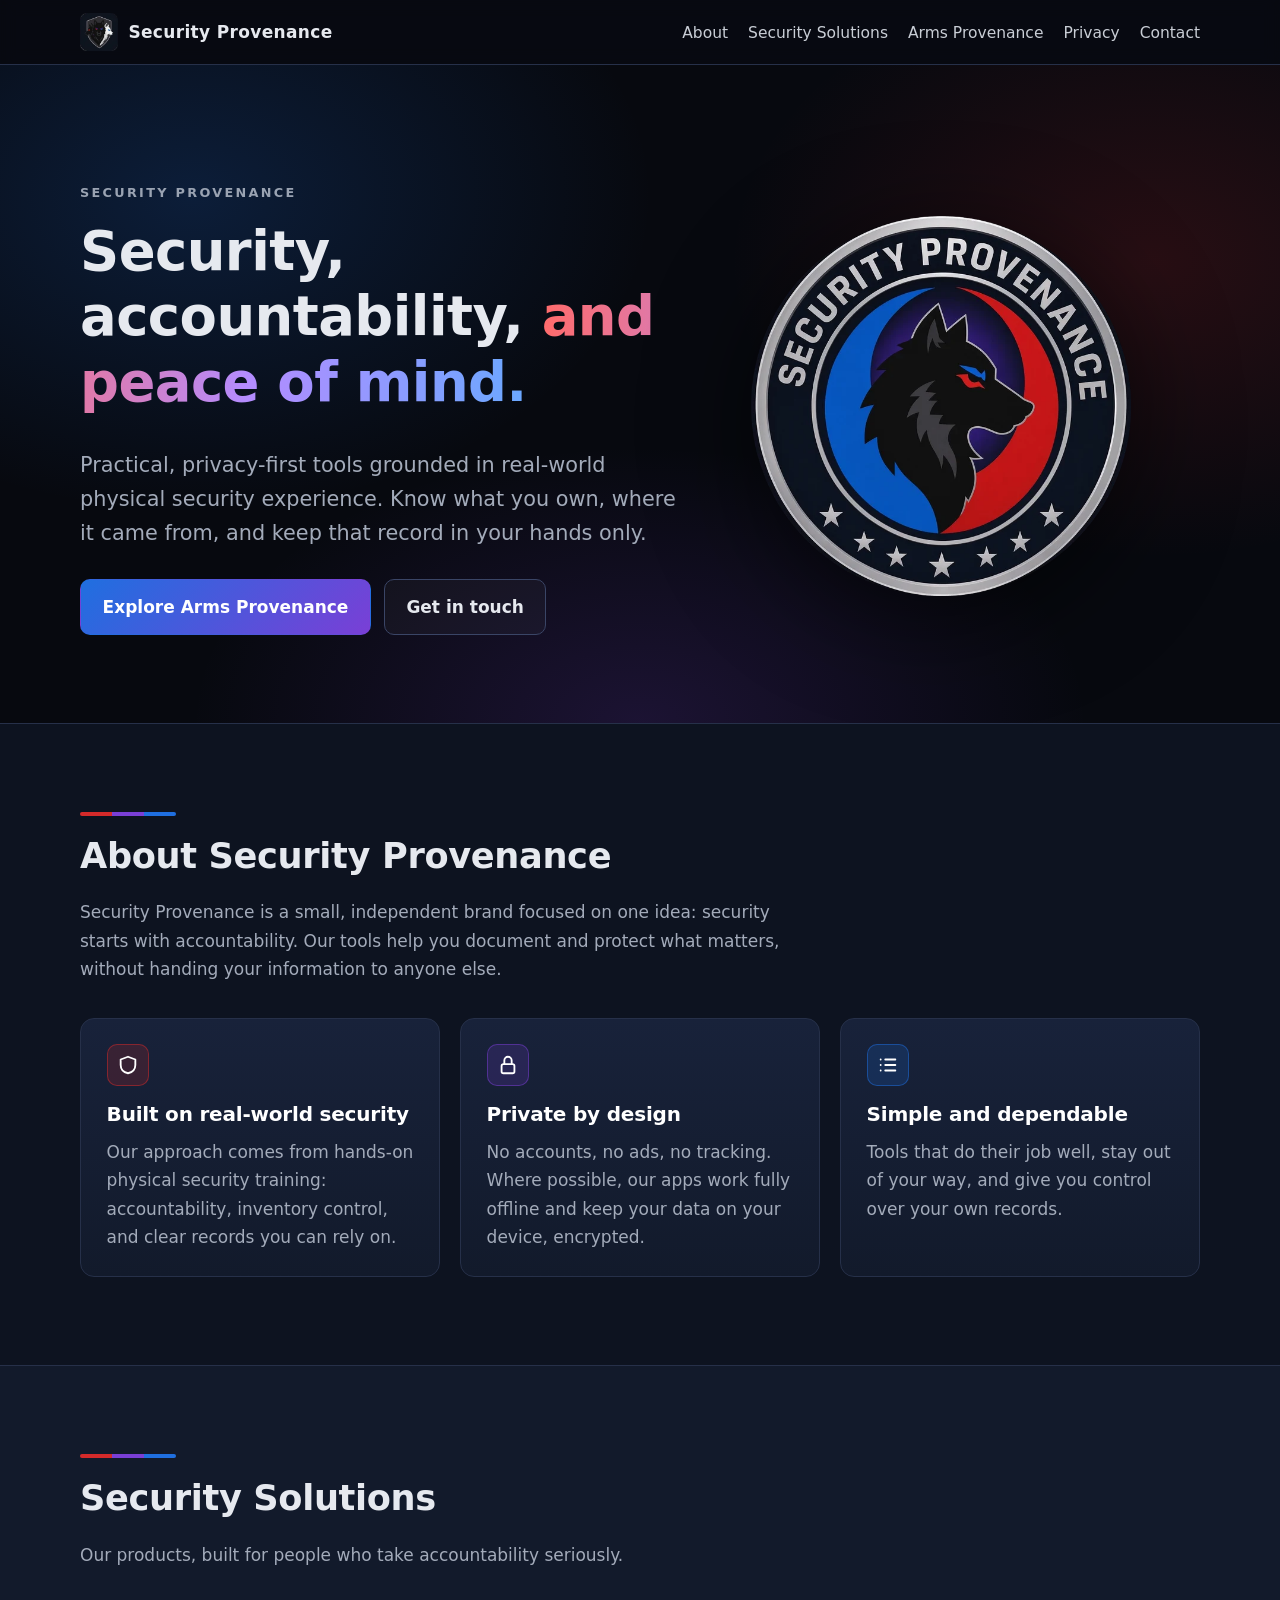
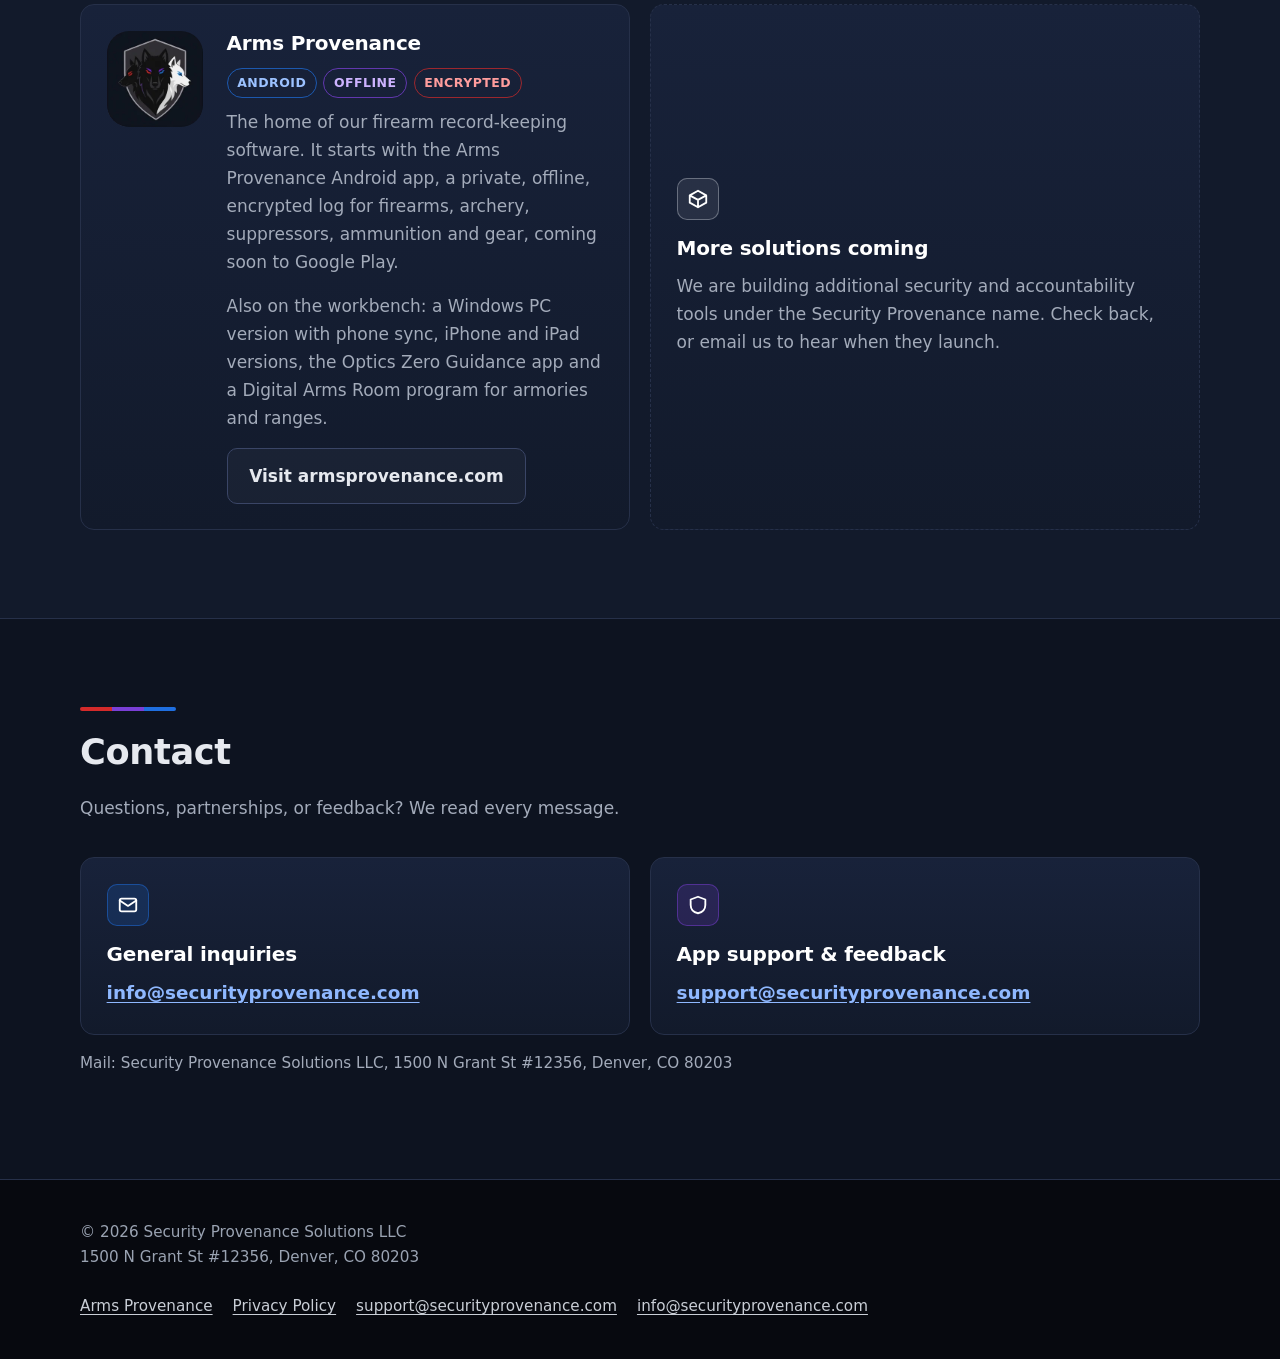
==== index.html @ ddc0f5c0 "Move Arms Provenance to armsprovenance.com: Security Solutions section, stub at /arms-provenance, re" ====
<!doctype html>
<html lang="en">
<head>
<meta charset="utf-8">
<meta name="viewport" content="width=device-width, initial-scale=1">
<meta http-equiv="Content-Security-Policy" content="default-src 'self'; img-src 'self' data:; style-src 'self'; script-src 'self'; object-src 'none'; base-uri 'self'; form-action 'self'">
<meta name="referrer" content="strict-origin-when-cross-origin">
<title>Security Provenance | Security, accountability, and peace of mind</title>
<meta name="description" content="Security Provenance builds private, offline-first security tools. Home of Arms Provenance, an encrypted, offline log for firearms, archery, suppressors, ammo, and gear.">
<meta name="theme-color" content="#0d1320">
<meta name="color-scheme" content="dark">
<link rel="canonical" href="https://securityprovenance.com/">
<link rel="icon" href="favicon.ico" sizes="any">
<link rel="icon" type="image/png" sizes="32x32" href="favicon-32.png">
<link rel="apple-touch-icon" href="apple-touch-icon.png">
<link rel="stylesheet" href="assets/css/style.css">
<meta property="og:type" content="website">
<meta property="og:site_name" content="Security Provenance">
<meta property="og:title" content="Security Provenance | Security, accountability, and peace of mind">
<meta property="og:description" content="Security Provenance builds private, offline-first security tools. Home of Arms Provenance, an encrypted, offline log for firearms, archery, suppressors, ammo, and gear.">
<meta property="og:url" content="https://securityprovenance.com/">
<meta property="og:image" content="https://securityprovenance.com/assets/img/og-image.jpg">
<meta property="og:image:width" content="1200">
<meta property="og:image:height" content="630">
<meta property="og:image:alt" content="Security Provenance seal: a wolf in a blue, violet, and red circle">
<meta name="twitter:card" content="summary_large_image">
<meta name="twitter:title" content="Security Provenance | Security, accountability, and peace of mind">
<meta name="twitter:description" content="Security Provenance builds private, offline-first security tools. Home of Arms Provenance, an encrypted, offline log for firearms, archery, suppressors, ammo, and gear.">
<meta name="twitter:image" content="https://securityprovenance.com/assets/img/og-image.jpg">
</head>
<body>
<a class="skip" href="#main">Skip to content</a>
<header class="site-header">
  <nav class="container nav" aria-label="Main">
    <a class="brand" href="index.html"><img src="assets/img/logo-128.webp" width="38" height="38" alt=""><span>Security Provenance</span></a>
    <ul>
      <li><a class="navlink" href="index.html#about">About</a></li>
      <li><a class="navlink" href="index.html#solutions">Security Solutions</a></li>
      <li><a class="navlink" href="https://armsprovenance.com/">Arms Provenance</a></li>
      <li><a class="navlink" href="privacy.html">Privacy</a></li>
      <li><a class="navlink" href="index.html#contact">Contact</a></li>
    </ul>
  </nav>
</header>
<main id="main">
<section class="hero" aria-labelledby="hero-title">
  <div class="container hero-grid">
    <div>
      <span class="eyebrow">Security Provenance</span>
      <h1 id="hero-title">Security, accountability, <span class="tagline">and peace of mind.</span></h1>
      <p class="lead">Practical, privacy-first tools grounded in real-world physical security experience. Know what you own, where it came from, and keep that record in your hands only.</p>
      <div class="btns">
        <a class="btn btn-primary" href="https://armsprovenance.com/">Explore Arms Provenance</a>
        <a class="btn btn-ghost" href="#contact">Get in touch</a>
      </div>
    </div>
    <picture>
      <source srcset="assets/img/seal-320.webp 320w, assets/img/seal-640.webp 640w" sizes="(max-width: 880px) 240px, 380px" type="image/webp">
      <img class="hero-art" src="assets/img/seal-320.png" width="380" height="380" alt="Security Provenance seal: a wolf set against blue, violet, and red, ringed by stars">
    </picture>
  </div>
</section>

<section id="about" aria-labelledby="about-title">
  <div class="container">
    <div class="section-head">
      <div class="rule" aria-hidden="true"><span></span><span></span><span></span></div>
      <h2 id="about-title">About Security Provenance</h2>
      <p>Security Provenance is a small, independent brand focused on one idea: security starts with accountability. Our tools help you document and protect what matters, without handing your information to anyone else.</p>
    </div>
    <div class="grid grid-3">
      <div class="card"><div class="icon-dot c-red"><svg viewBox="0 0 24 24" aria-hidden="true"><path d="M12 3l8 3v6c0 5-3.5 8-8 9-4.5-1-8-4-8-9V6z"/></svg></div><h3>Built on real-world security</h3><p>Our approach comes from hands-on physical security training: accountability, inventory control, and clear records you can rely on.</p></div>
      <div class="card"><div class="icon-dot c-violet"><svg viewBox="0 0 24 24" aria-hidden="true"><rect x="5" y="11" width="14" height="10" rx="2"/><path d="M8 11V7a4 4 0 0 1 8 0v4"/></svg></div><h3>Private by design</h3><p>No accounts, no ads, no tracking. Where possible, our apps work fully offline and keep your data on your device, encrypted.</p></div>
      <div class="card"><div class="icon-dot c-blue"><svg viewBox="0 0 24 24" aria-hidden="true"><path d="M9 6h11M9 12h11M9 18h11M4 6h.01M4 12h.01M4 18h.01"/></svg></div><h3>Simple and dependable</h3><p>Tools that do their job well, stay out of your way, and give you control over your own records.</p></div>
    </div>
  </div>
</section>

<section id="solutions" class="section-alt" aria-labelledby="solutions-title">
  <div class="container">
    <div class="section-head">
      <div class="rule" aria-hidden="true"><span></span><span></span><span></span></div>
      <h2 id="solutions-title">Security Solutions</h2>
      <p>Our products, built for people who take accountability seriously.</p>
    </div>
    <div class="grid grid-2">
      <article class="card app-card">
        <picture><source srcset="assets/img/logo-256.webp" type="image/webp"><img src="assets/img/logo-256.png" width="96" height="96" alt="Arms Provenance icon"></picture>
        <div>
          <h3>Arms Provenance</h3>
          <span class="badge badge-blue">Android</span><span class="badge badge-violet">Offline</span><span class="badge badge-red">Encrypted</span>
          <p>The home of our firearm record-keeping software. It starts with the Arms Provenance Android app, a private, offline, encrypted log for firearms, archery, suppressors, ammunition and gear, coming soon to Google Play.</p>
          <p class="mt">Also on the workbench: a Windows PC version with phone sync, iPhone and iPad versions, the Optics Zero Guidance app and a Digital Arms Room program for armories and ranges.</p>
          <p class="mt"><a class="btn btn-ghost" href="https://armsprovenance.com/">Visit armsprovenance.com<span class="sr-only"> (Arms Provenance products)</span></a></p>
        </div>
      </article>
      <div class="card soon">
        <div class="icon-dot c-silver"><svg viewBox="0 0 24 24" aria-hidden="true"><path d="M21 8l-9-5-9 5 9 5 9-5zM3 8v8l9 5 9-5V8M12 13v8"/></svg></div>
        <h3>More solutions coming</h3>
        <p>We are building additional security and accountability tools under the Security Provenance name. Check back, or email us to hear when they launch.</p>
      </div>
    </div>
  </div>
</section>

<section id="contact" aria-labelledby="contact-title">
  <div class="container">
    <div class="section-head">
      <div class="rule" aria-hidden="true"><span></span><span></span><span></span></div>
      <h2 id="contact-title">Contact</h2>
      <p>Questions, partnerships, or feedback? We read every message.</p>
    </div>
    <div class="grid grid-2">
      <div class="card contact-card"><div class="icon-dot c-blue"><svg viewBox="0 0 24 24" aria-hidden="true"><rect x="3" y="5" width="18" height="14" rx="2"/><path d="M3 7l9 6 9-6"/></svg></div><h3>General inquiries</h3><p><a class="mail" href="mailto:info@securityprovenance.com">info@securityprovenance.com</a></p></div>
      <div class="card contact-card"><div class="icon-dot c-violet"><svg viewBox="0 0 24 24" aria-hidden="true"><path d="M12 3l8 3v6c0 5-3.5 8-8 9-4.5-1-8-4-8-9V6z"/></svg></div><h3>App support &amp; feedback</h3><p><a class="mail" href="mailto:support@securityprovenance.com">support@securityprovenance.com</a></p></div>
    </div>
    <p class="meta mt">Mail: Security Provenance Solutions LLC, 1500 N Grant St #12356, Denver, CO 80203</p>
  </div>
</section>
</main>
<footer class="site-footer">
  <div class="container footer-grid">
    <div>
      <p class="m0">&copy; 2026 Security Provenance Solutions LLC</p>
      <p class="m0">1500 N Grant St #12356, Denver, CO 80203</p>
    </div>
    <ul>
      <li><a href="https://armsprovenance.com/">Arms Provenance</a></li>
      <li><a href="privacy.html">Privacy Policy</a></li>
      <li><a href="mailto:support@securityprovenance.com">support@securityprovenance.com</a></li>
      <li><a href="mailto:info@securityprovenance.com">info@securityprovenance.com</a></li>
    </ul>
  </div>
</footer>
</body>
</html>
---- assets/css/style.css ----
:root{
  --navy:#0d1320;--navy-2:#121a2b;--navy-3:#18223a;--black:#07090f;
  --silver:#c9ced6;--silver-2:#9aa3b2;--text:#e6e9ef;--muted:#a3abba;
  --red:#d42a2a;--blue:#1f6fe0;--violet:#7a3fd6;--line:#263049;
  --radius:14px;--max:1120px;
  --font:system-ui,-apple-system,"Segoe UI",Roboto,"Helvetica Neue",Arial,"Noto Sans",sans-serif;
}
*,*::before,*::after{box-sizing:border-box}
html{scroll-behavior:smooth;-webkit-text-size-adjust:100%}
@media (prefers-reduced-motion:reduce){html{scroll-behavior:auto}*{transition:none!important}}
body{margin:0;font-family:var(--font);font-size:1.0625rem;line-height:1.65;color:var(--text);background:var(--navy);}
img{max-width:100%;height:auto;display:block}
a{color:#8fb8ff;text-underline-offset:3px}
a:hover{color:#bcd4ff}
:focus-visible{outline:3px solid #8fb8ff;outline-offset:3px;border-radius:4px}
h1,h2,h3{line-height:1.2;letter-spacing:-.01em;margin:0 0 .6em}
h1{font-size:clamp(2.1rem,5vw,3.4rem)}
h2{font-size:clamp(1.6rem,3.2vw,2.2rem)}
h3{font-size:1.25rem}
p{margin:0 0 1em}
.container{width:min(100% - 2.5rem,var(--max));margin-inline:auto}
.skip{position:absolute;left:-999px;top:0;background:#fff;color:#000;padding:.6rem 1rem;z-index:100;border-radius:0 0 8px 0}
.skip:focus{left:0}
/* header */
.site-header{position:sticky;top:0;z-index:50;background:rgba(7,9,15,.88);backdrop-filter:blur(8px);border-bottom:1px solid var(--line)}
.nav{display:flex;align-items:center;justify-content:space-between;gap:1rem;min-height:64px;flex-wrap:wrap;padding:.4rem 0}
.brand{display:flex;align-items:center;gap:.65rem;color:var(--text);text-decoration:none;font-weight:700;letter-spacing:.02em}
.brand img{width:38px;height:38px}
.nav ul{display:flex;gap:.25rem 1.25rem;list-style:none;margin:0;padding:0;flex-wrap:wrap}
.nav a.navlink{color:var(--silver);text-decoration:none;font-size:.97rem;padding:.35rem 0;border-bottom:2px solid transparent}
.nav a.navlink:hover,.nav a.navlink[aria-current="page"]{color:#fff;border-bottom-color:var(--violet)}
/* hero */
.hero{position:relative;overflow:hidden;padding:clamp(3.5rem,9vw,7rem) 0 clamp(3rem,7vw,5.5rem);
  background:radial-gradient(60% 80% at 15% 20%,rgba(31,111,224,.20),transparent 60%),
             radial-gradient(55% 75% at 90% 30%,rgba(212,42,42,.16),transparent 60%),
             radial-gradient(50% 60% at 50% 100%,rgba(122,63,214,.18),transparent 70%),var(--black);
  border-bottom:1px solid var(--line)}
.hero-grid{display:grid;grid-template-columns:1.25fr .9fr;gap:3rem;align-items:center}
.eyebrow{display:inline-block;text-transform:uppercase;letter-spacing:.18em;font-size:.8rem;font-weight:700;color:var(--silver-2);margin-bottom:1rem}
.lead{font-size:clamp(1.1rem,2vw,1.3rem);color:var(--muted);max-width:38rem}
.tagline{background:linear-gradient(90deg,#ff6b6b,#b48cff 50%,#6aa8ff);-webkit-background-clip:text;background-clip:text;color:transparent}
.hero-art{justify-self:center;max-width:380px;width:100%;filter:drop-shadow(0 20px 50px rgba(0,0,0,.6))}
.btns{display:flex;flex-wrap:wrap;gap:.8rem;margin-top:1.8rem}
.btn{display:inline-flex;align-items:center;justify-content:center;gap:.5rem;padding:.8rem 1.35rem;border-radius:10px;font-weight:650;text-decoration:none;border:1px solid transparent;min-height:44px}
.btn-primary{background:linear-gradient(135deg,var(--blue),var(--violet));color:#fff}
.btn-primary:hover{color:#fff;filter:brightness(1.12)}
.btn-ghost{border-color:#3a4566;color:var(--text);background:rgba(255,255,255,.03)}
.btn-ghost:hover{color:#fff;border-color:var(--silver-2)}
/* sections */
section{padding:clamp(3.2rem,7vw,5.5rem) 0}
.section-alt{background:var(--navy-2);border-block:1px solid var(--line)}
.section-head{max-width:44rem;margin-bottom:2.2rem}
.section-head p{color:var(--muted)}
.rule{display:flex;height:4px;width:96px;border-radius:4px;overflow:hidden;margin:0 0 1.2rem}
.rule span{flex:1}.rule span:nth-child(1){background:var(--red)}.rule span:nth-child(2){background:var(--violet)}.rule span:nth-child(3){background:var(--blue)}
.grid{display:grid;gap:1.25rem}
.grid-3{grid-template-columns:repeat(3,1fr)}
.grid-2{grid-template-columns:repeat(2,1fr)}
.card{background:linear-gradient(180deg,var(--navy-3),var(--navy-2));border:1px solid var(--line);border-radius:var(--radius);padding:1.6rem}
.card p{color:var(--muted);margin-bottom:0}
.card h3{color:#fff}
.icon-dot{width:42px;height:42px;border-radius:10px;display:grid;place-items:center;margin-bottom:1rem;font-weight:800;color:#fff}
.c-red{background:rgba(212,42,42,.18);border:1px solid rgba(212,42,42,.5)}
.c-violet{background:rgba(122,63,214,.18);border:1px solid rgba(122,63,214,.5)}
.c-blue{background:rgba(31,111,224,.18);border:1px solid rgba(31,111,224,.5)}
.c-silver{background:rgba(201,206,214,.10);border:1px solid rgba(201,206,214,.4)}
.icon-dot svg{width:22px;height:22px;stroke:currentColor;fill:none;stroke-width:2;stroke-linecap:round;stroke-linejoin:round}
.app-card{display:grid;grid-template-columns:auto 1fr;gap:1.5rem;align-items:start}
.app-card img{width:96px;height:96px;border-radius:22px}
.badge{display:inline-block;font-size:.78rem;font-weight:700;letter-spacing:.04em;text-transform:uppercase;padding:.25rem .6rem;border-radius:999px;border:1px solid #3a4566;color:var(--silver);margin:0 .4rem .6rem 0}
.badge-blue{border-color:rgba(31,111,224,.7);color:#9cc2ff}
.badge-red{border-color:rgba(212,42,42,.7);color:#ff9d9d}
.badge-violet{border-color:rgba(122,63,214,.75);color:#cdb3ff}
.soon{border-style:dashed;display:flex;flex-direction:column;justify-content:center;align-items:flex-start}
.contact-card a.mail{font-size:1.15rem;font-weight:650;word-break:break-word}
.checklist{list-style:none;padding:0;margin:0}
.checklist li{position:relative;padding-left:1.8rem;margin-bottom:.7rem;color:var(--muted)}
.checklist li strong{color:var(--text)}
.checklist li::before{content:"";position:absolute;left:0;top:.45em;width:1rem;height:.55rem;border-left:3px solid #6aa8ff;border-bottom:3px solid #6aa8ff;transform:rotate(-45deg)}
.callout{border-left:4px solid var(--violet);background:rgba(122,63,214,.08);padding:1.25rem 1.4rem;border-radius:0 var(--radius) var(--radius) 0}
.callout p:last-child{margin-bottom:0}
/* prose */
.prose{max-width:46rem}
.prose h2{font-size:1.45rem;margin-top:2.4rem;padding-top:.4rem}
.prose h3{margin-top:1.6rem}
.prose ul{padding-left:1.3rem}
.prose li{margin-bottom:.45rem}
.prose p,.prose li{color:#cfd5df}
.meta{color:var(--muted);font-size:.95rem}
.page-hero{padding:clamp(2.8rem,7vw,4.5rem) 0 clamp(2rem,5vw,3rem);background:radial-gradient(60% 90% at 10% 10%,rgba(31,111,224,.16),transparent 60%),radial-gradient(50% 80% at 95% 20%,rgba(122,63,214,.16),transparent 60%),var(--black);border-bottom:1px solid var(--line)}
.page-hero .hero-grid{grid-template-columns:auto 1fr;gap:2rem}
.page-hero img.app-icon{width:120px;height:120px;border-radius:26px}
/* footer */
.site-footer{background:var(--black);border-top:1px solid var(--line);padding:2.5rem 0;color:var(--silver-2);font-size:.95rem}
.footer-grid{display:flex;flex-wrap:wrap;gap:1.5rem;justify-content:space-between;align-items:center}
.footer-grid ul{display:flex;flex-wrap:wrap;gap:.5rem 1.25rem;list-style:none;margin:0;padding:0}
.footer-grid a{color:var(--silver)}
.center{text-align:center}
.notfound{min-height:60vh;display:grid;place-items:center;text-align:center}
.notfound img{margin:0 auto 1.5rem;width:140px}
@media (max-width:880px){
  .hero-grid{grid-template-columns:1fr;text-align:center}
  .hero-grid .lead{margin-inline:auto}
  .btns{justify-content:center}
  .hero-art{max-width:240px;grid-row:1}
  .grid-3,.grid-2{grid-template-columns:1fr}
  .page-hero .hero-grid{grid-template-columns:1fr;text-align:left}
}
@media (max-width:520px){
  .app-card{grid-template-columns:1fr}
  .nav{justify-content:center}
  .nav ul{justify-content:center}
  body{font-size:1rem}
}
.sr-only{position:absolute;width:1px;height:1px;padding:0;margin:-1px;overflow:hidden;clip:rect(0,0,0,0);white-space:nowrap;border:0}
.mt{margin-top:1rem}
.m0{margin:0}
.h3{font-size:1.25rem}
.center-block{margin-inline:auto}
.center-btns{justify-content:center}
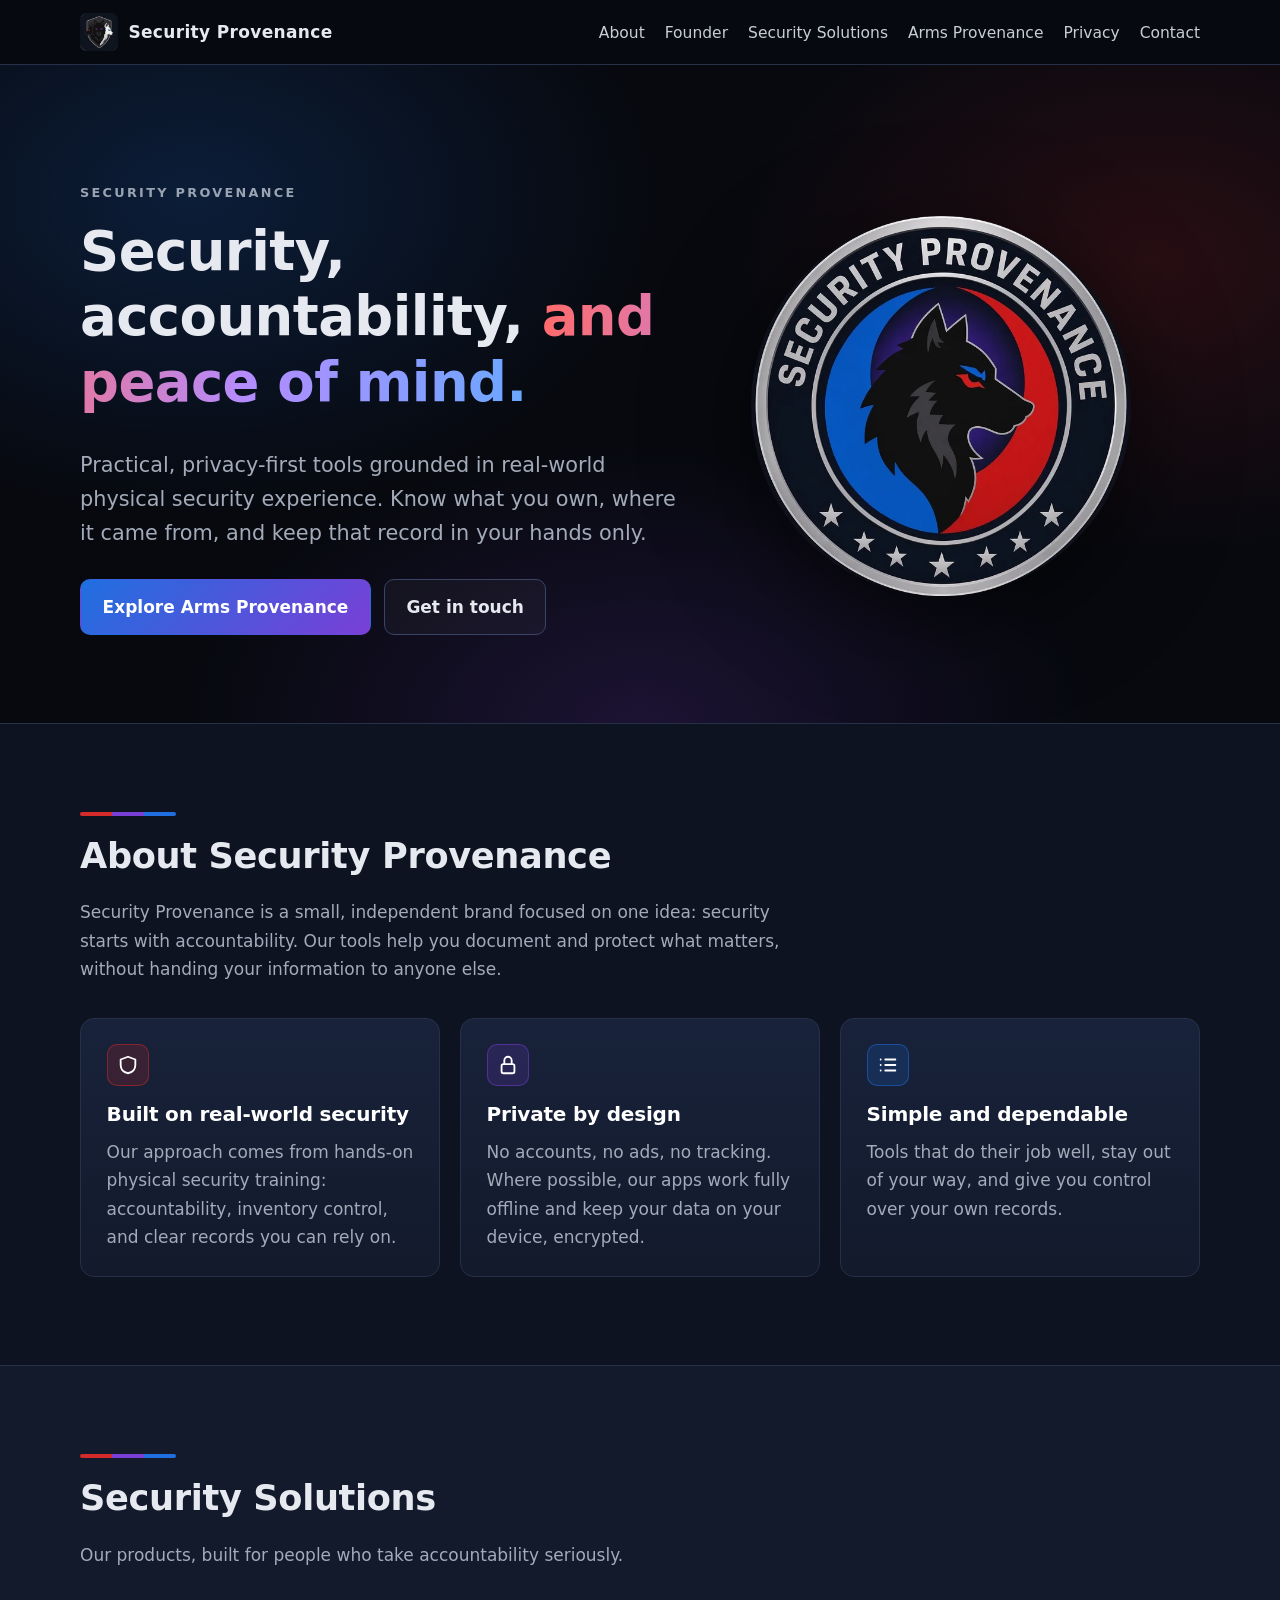
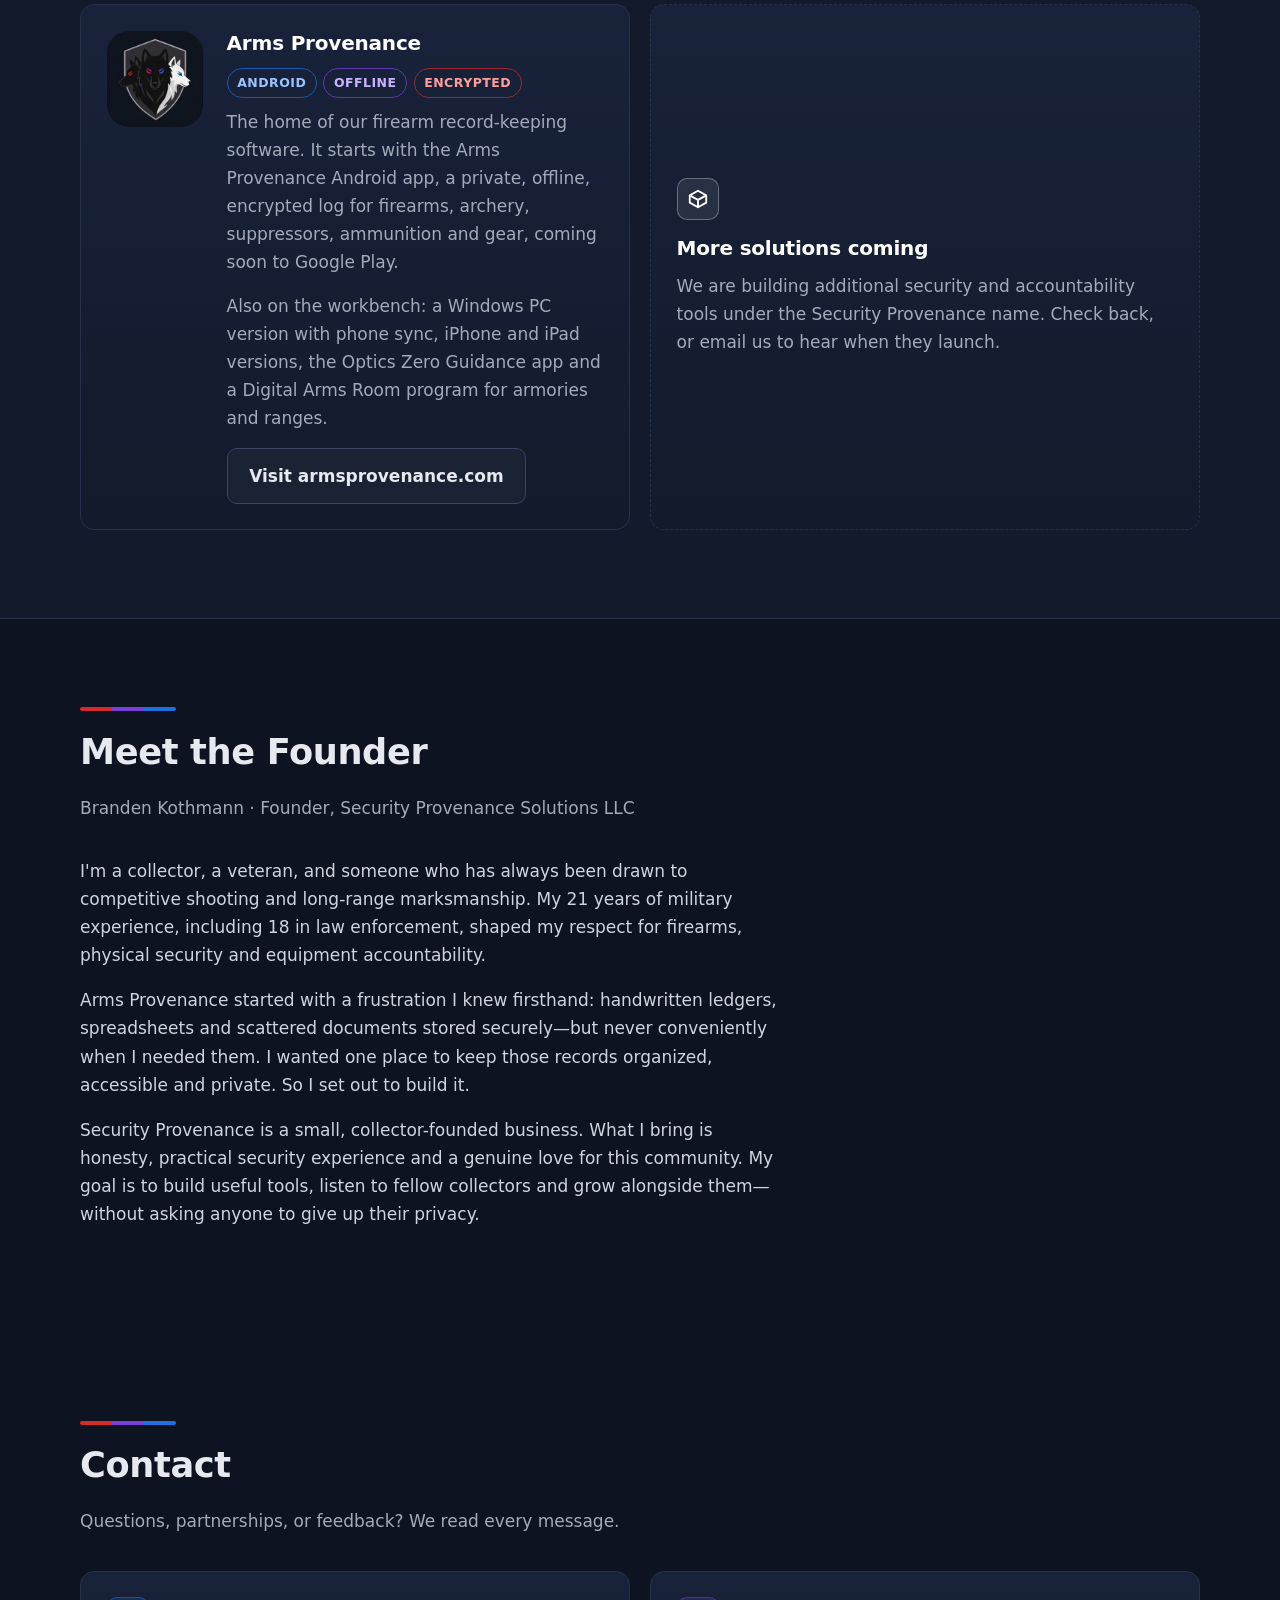
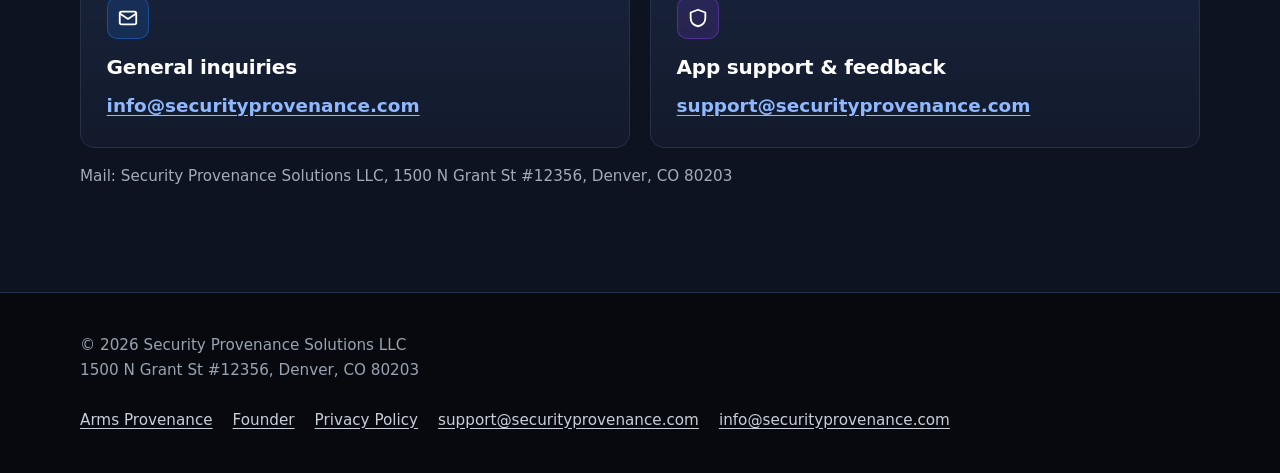
==== commit 5e4e6236: "Add a Meet the Founder homepage section Uses Branden Kothmann's approved wording, with a Founder lin" ====
--- a/index.html
+++ b/index.html
@@ -35,6 +35,7 @@
     <a class="brand" href="index.html"><img src="assets/img/logo-128.webp" width="38" height="38" alt=""><span>Security Provenance</span></a>
     <ul>
       <li><a class="navlink" href="index.html#about">About</a></li>
+      <li><a class="navlink" href="index.html#founder">Founder</a></li>
       <li><a class="navlink" href="index.html#solutions">Security Solutions</a></li>
       <li><a class="navlink" href="https://armsprovenance.com/">Arms Provenance</a></li>
       <li><a class="navlink" href="privacy.html">Privacy</a></li>
@@ -103,6 +104,22 @@
   </div>
 </section>
 
+
+<section id="founder" aria-labelledby="founder-title">
+  <div class="container">
+    <div class="section-head">
+      <div class="rule" aria-hidden="true"><span></span><span></span><span></span></div>
+      <h2 id="founder-title">Meet the Founder</h2>
+      <p>Branden Kothmann · Founder, Security Provenance Solutions LLC</p>
+    </div>
+    <div class="prose founder-copy">
+      <p>I'm a collector, a veteran, and someone who has always been drawn to competitive shooting and long-range marksmanship. My 21 years of military experience, including 18 in law enforcement, shaped my respect for firearms, physical security and equipment accountability.</p>
+      <p>Arms Provenance started with a frustration I knew firsthand: handwritten ledgers, spreadsheets and scattered documents stored securely—but never conveniently when I needed them. I wanted one place to keep those records organized, accessible and private. So I set out to build it.</p>
+      <p>Security Provenance is a small, collector-founded business. What I bring is honesty, practical security experience and a genuine love for this community. My goal is to build useful tools, listen to fellow collectors and grow alongside them—without asking anyone to give up their privacy.</p>
+    </div>
+  </div>
+</section>
+
 <section id="contact" aria-labelledby="contact-title">
   <div class="container">
     <div class="section-head">
@@ -126,6 +143,7 @@
     </div>
     <ul>
       <li><a href="https://armsprovenance.com/">Arms Provenance</a></li>
+      <li><a href="index.html#founder">Founder</a></li>
       <li><a href="privacy.html">Privacy Policy</a></li>
       <li><a href="mailto:support@securityprovenance.com">support@securityprovenance.com</a></li>
       <li><a href="mailto:info@securityprovenance.com">info@securityprovenance.com</a></li>
--- a/assets/css/style.css
+++ b/assets/css/style.css
@@ -48,6 +48,8 @@
 .btn-ghost:hover{color:#fff;border-color:var(--silver-2)}
 /* sections */
 section{padding:clamp(3.2rem,7vw,5.5rem) 0}
+section[id]{scroll-margin-top:5.5rem}
+@media (max-width:520px){section[id]{scroll-margin-top:10.5rem}}
 .section-alt{background:var(--navy-2);border-block:1px solid var(--line)}
 .section-head{max-width:44rem;margin-bottom:2.2rem}
 .section-head p{color:var(--muted)}
@@ -118,3 +120,7 @@
 .h3{font-size:1.25rem}
 .center-block{margin-inline:auto}
 .center-btns{justify-content:center}
+
+/* Meet the Founder */
+.founder-copy{max-width:44rem}
+.founder-copy p{color:#cfd5df}
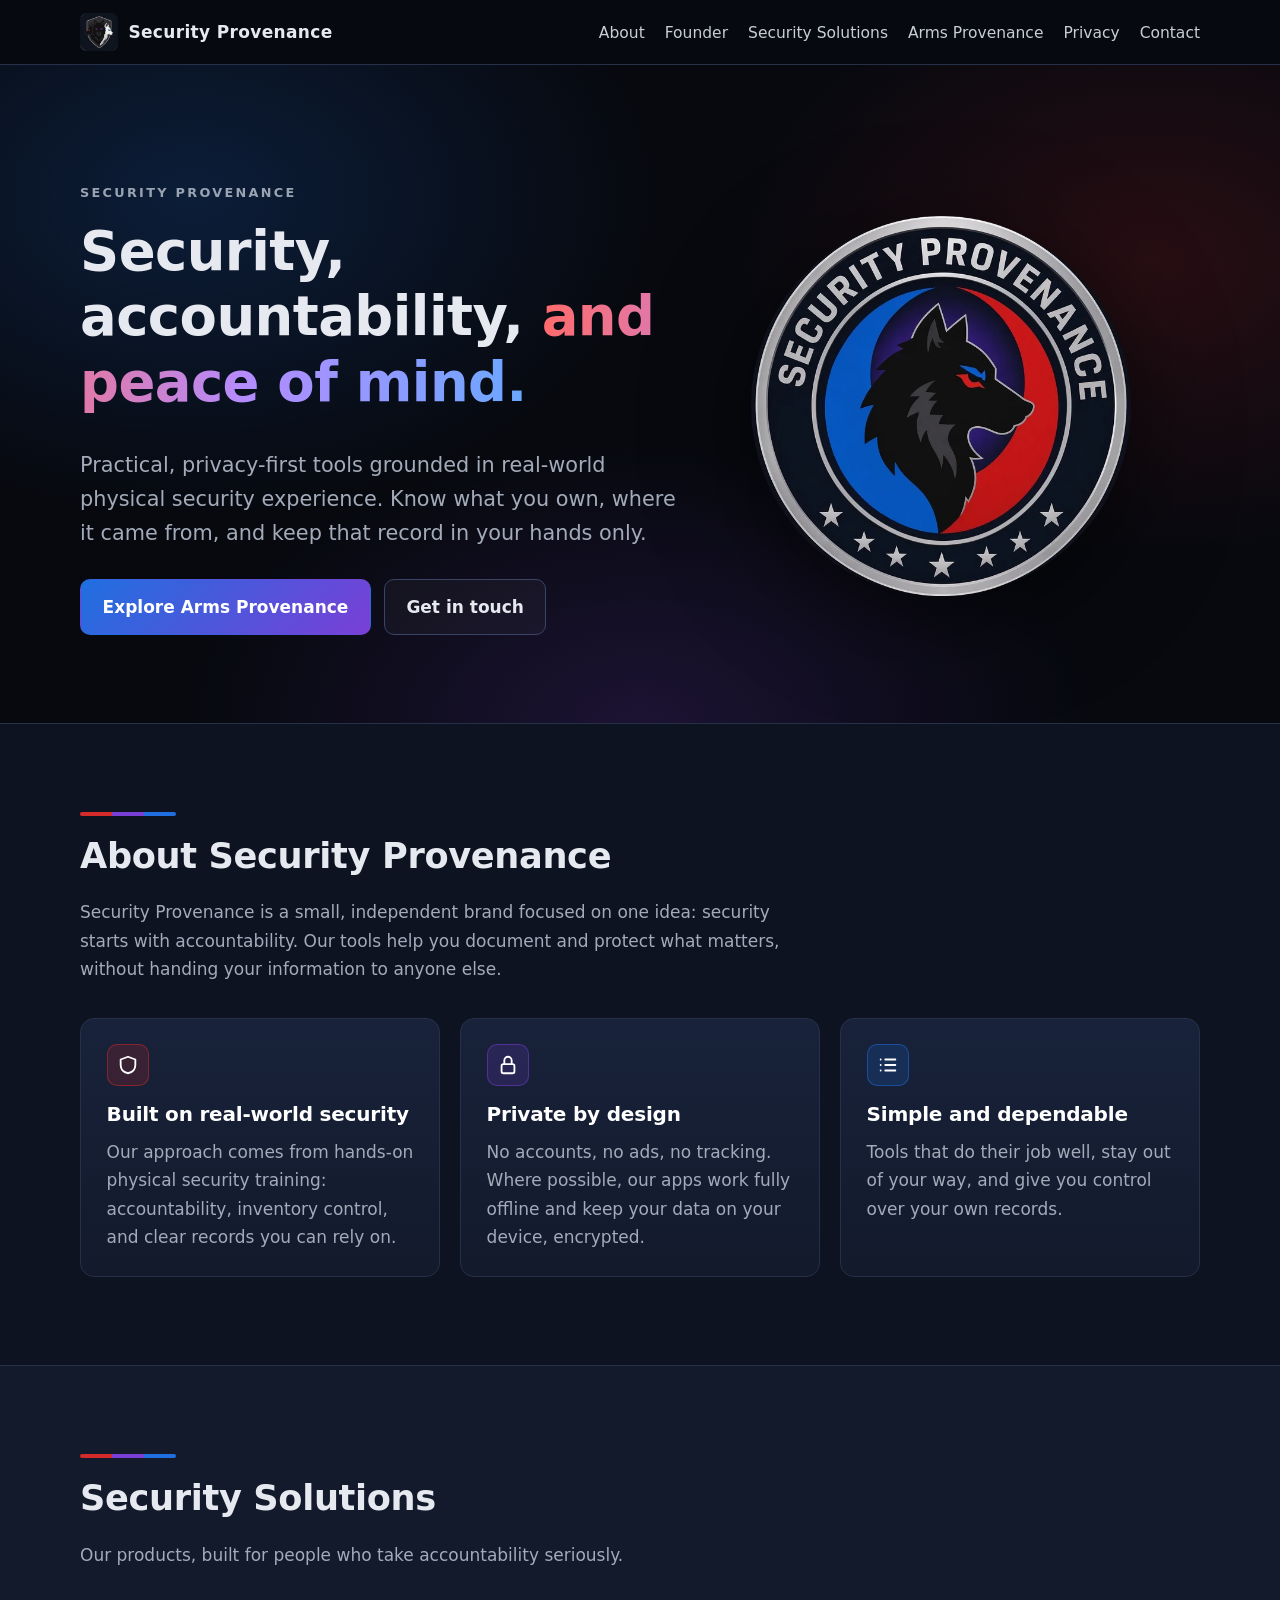
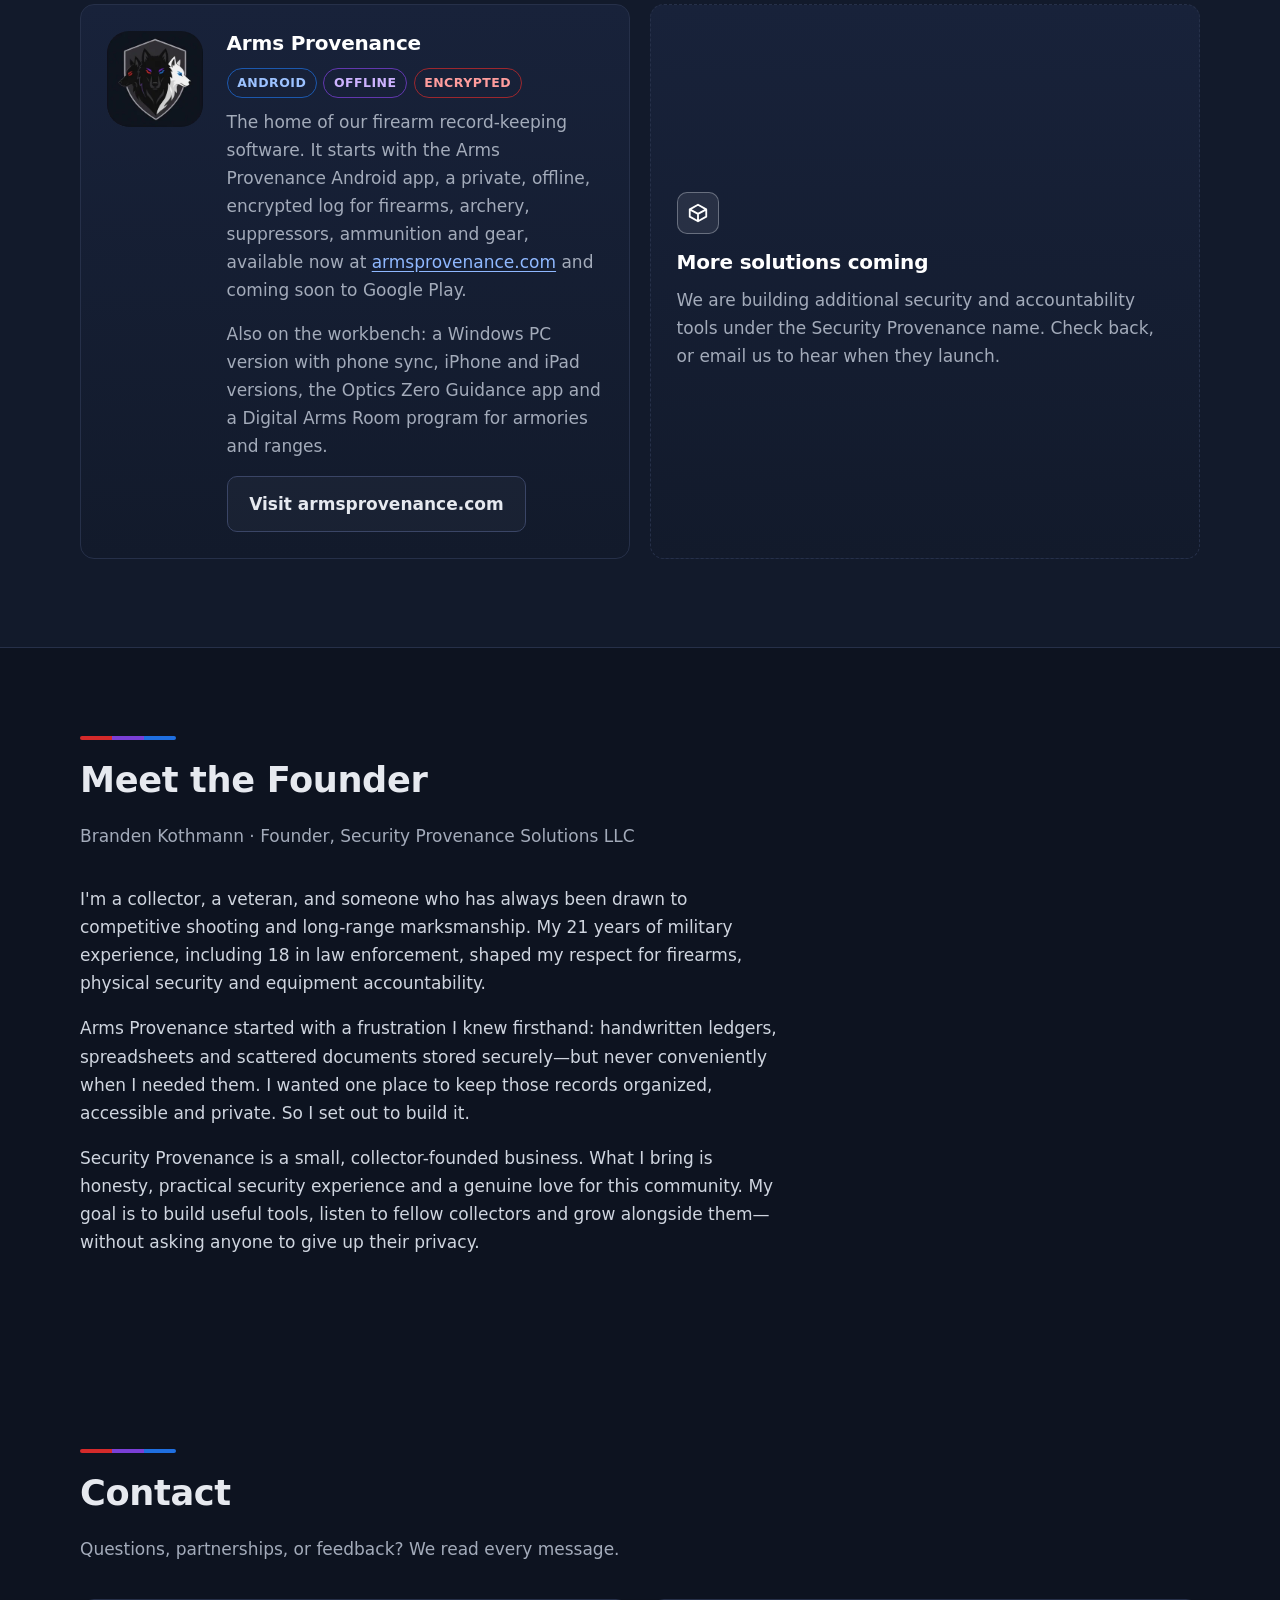
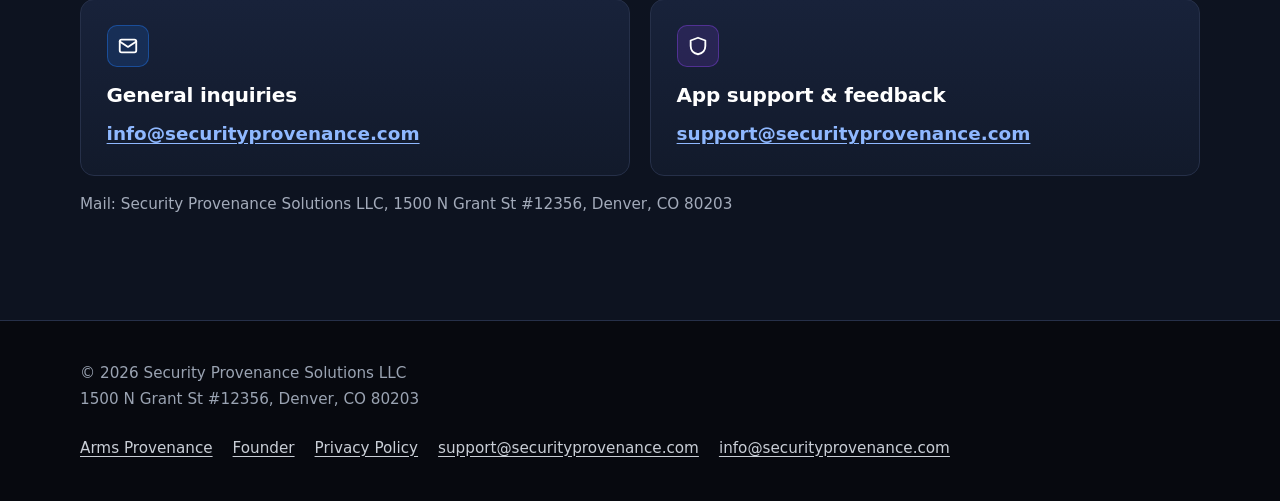
==== commit 750a8f4e: "Wording: available now at armsprovenance.com (Luna review)" ====
--- a/index.html
+++ b/index.html
@@ -90,7 +90,7 @@
         <div>
           <h3>Arms Provenance</h3>
           <span class="badge badge-blue">Android</span><span class="badge badge-violet">Offline</span><span class="badge badge-red">Encrypted</span>
-          <p>The home of our firearm record-keeping software. It starts with the Arms Provenance Android app, a private, offline, encrypted log for firearms, archery, suppressors, ammunition and gear, coming soon to Google Play.</p>
+          <p>The home of our firearm record-keeping software. It starts with the Arms Provenance Android app, a private, offline, encrypted log for firearms, archery, suppressors, ammunition and gear, available now at <a href="https://armsprovenance.com/">armsprovenance.com</a> and coming soon to Google Play.</p>
           <p class="mt">Also on the workbench: a Windows PC version with phone sync, iPhone and iPad versions, the Optics Zero Guidance app and a Digital Arms Room program for armories and ranges.</p>
           <p class="mt"><a class="btn btn-ghost" href="https://armsprovenance.com/">Visit armsprovenance.com<span class="sr-only"> (Arms Provenance products)</span></a></p>
         </div>
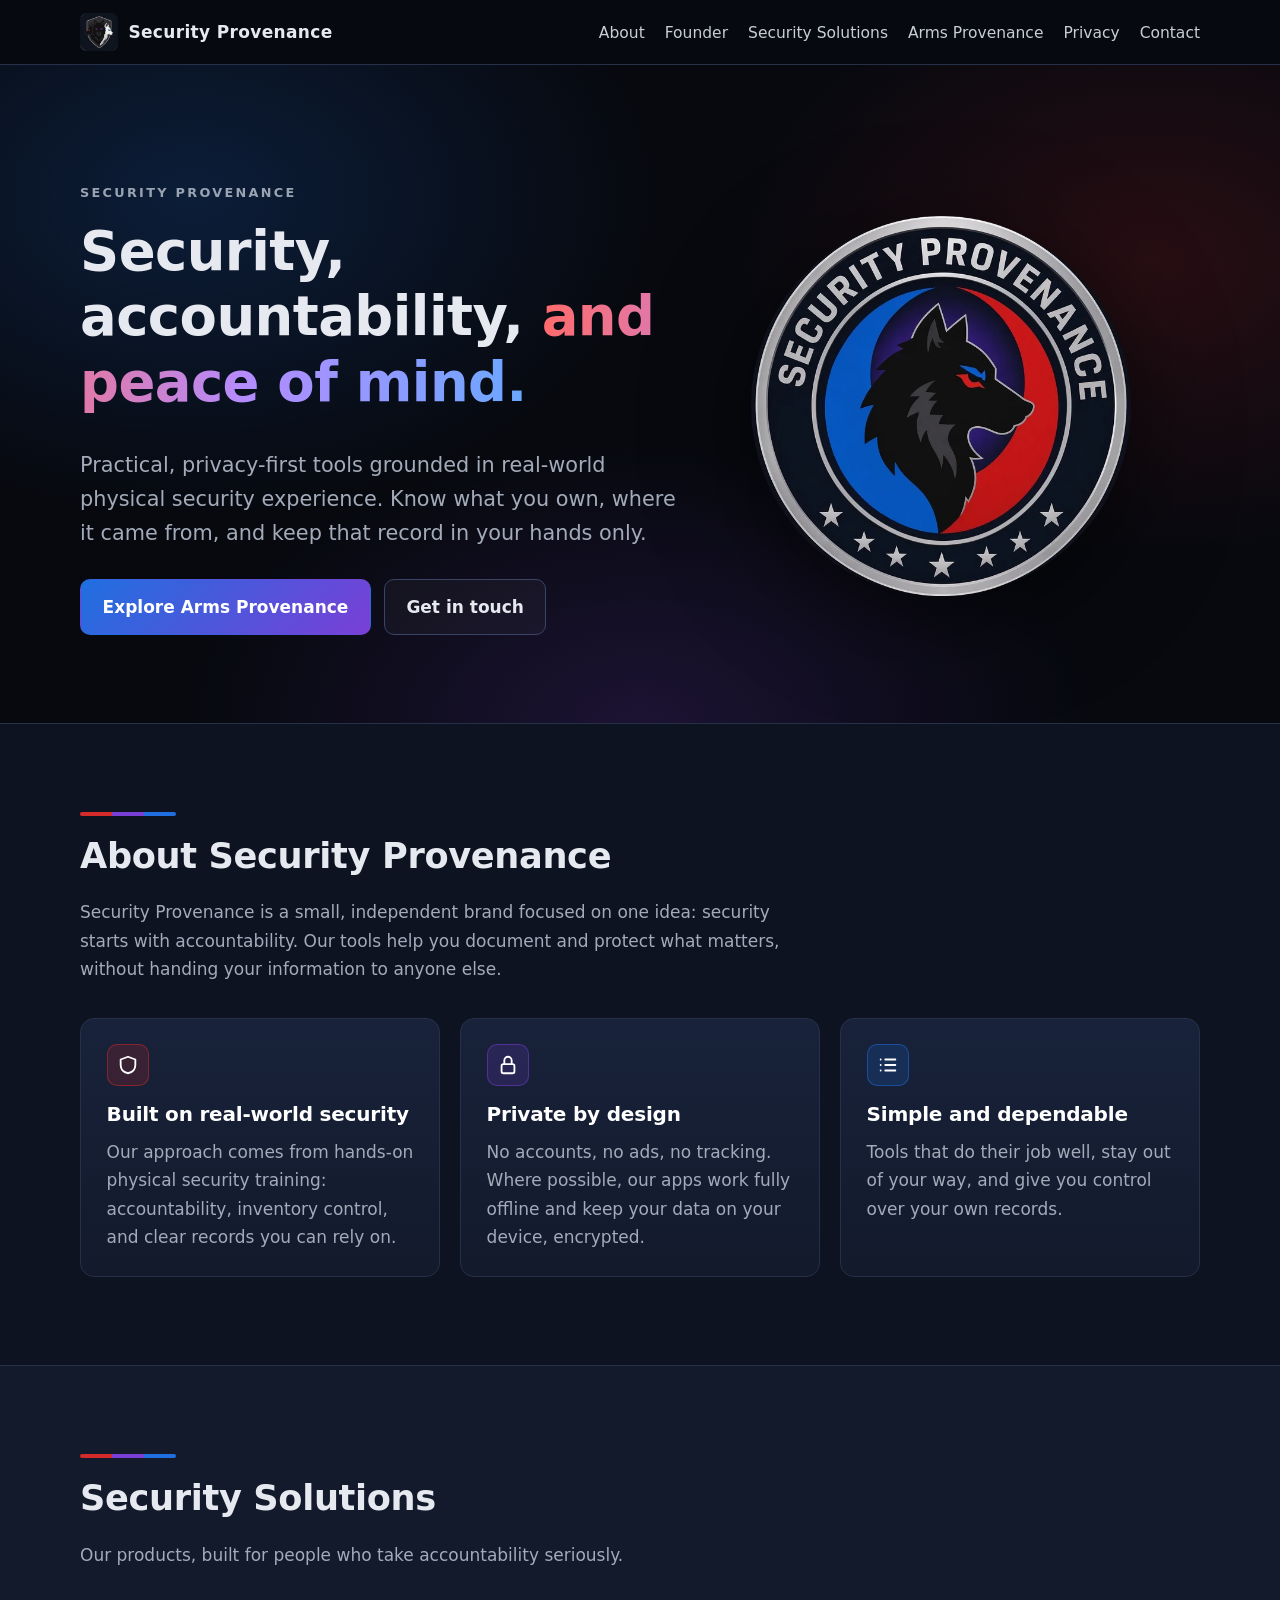
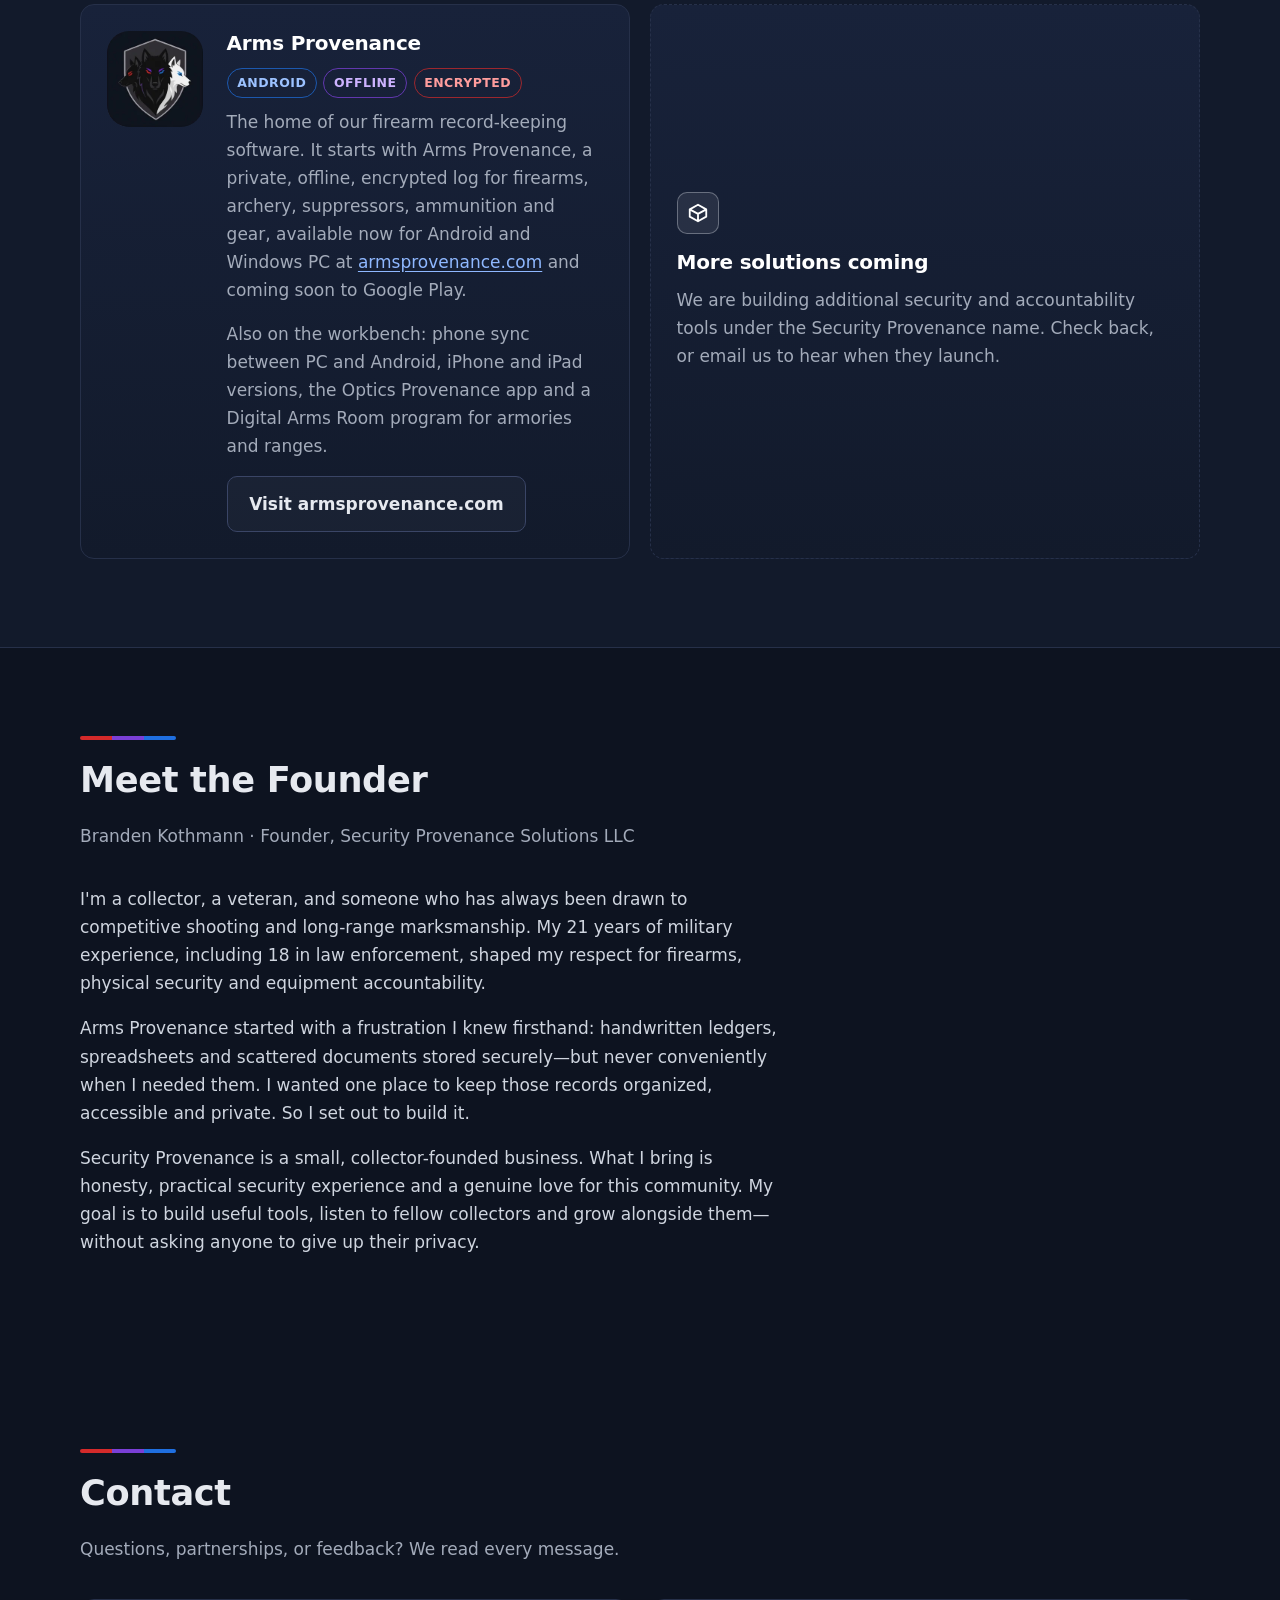
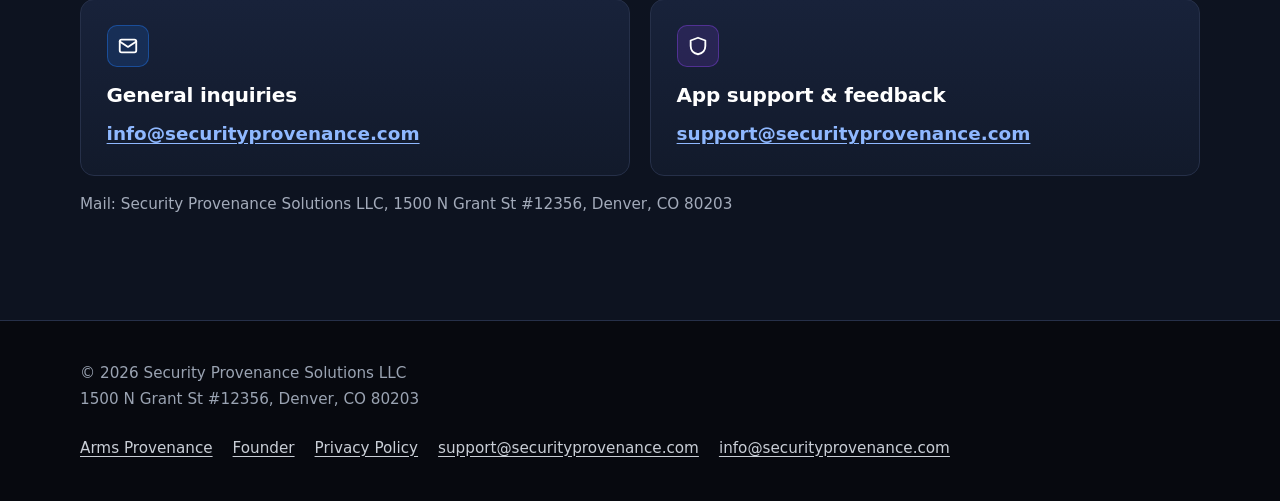
==== commit 47d19f9c: "Wording: Windows available now; Optics Provenance name (Branden approved, Luna review)" ====
--- a/index.html
+++ b/index.html
@@ -90,8 +90,8 @@
         <div>
           <h3>Arms Provenance</h3>
           <span class="badge badge-blue">Android</span><span class="badge badge-violet">Offline</span><span class="badge badge-red">Encrypted</span>
-          <p>The home of our firearm record-keeping software. It starts with the Arms Provenance Android app, a private, offline, encrypted log for firearms, archery, suppressors, ammunition and gear, available now at <a href="https://armsprovenance.com/">armsprovenance.com</a> and coming soon to Google Play.</p>
-          <p class="mt">Also on the workbench: a Windows PC version with phone sync, iPhone and iPad versions, the Optics Zero Guidance app and a Digital Arms Room program for armories and ranges.</p>
+          <p>The home of our firearm record-keeping software. It starts with Arms Provenance, a private, offline, encrypted log for firearms, archery, suppressors, ammunition and gear, available now for Android and Windows PC at <a href="https://armsprovenance.com/">armsprovenance.com</a> and coming soon to Google Play.</p>
+          <p class="mt">Also on the workbench: phone sync between PC and Android, iPhone and iPad versions, the Optics Provenance app and a Digital Arms Room program for armories and ranges.</p>
           <p class="mt"><a class="btn btn-ghost" href="https://armsprovenance.com/">Visit armsprovenance.com<span class="sr-only"> (Arms Provenance products)</span></a></p>
         </div>
       </article>
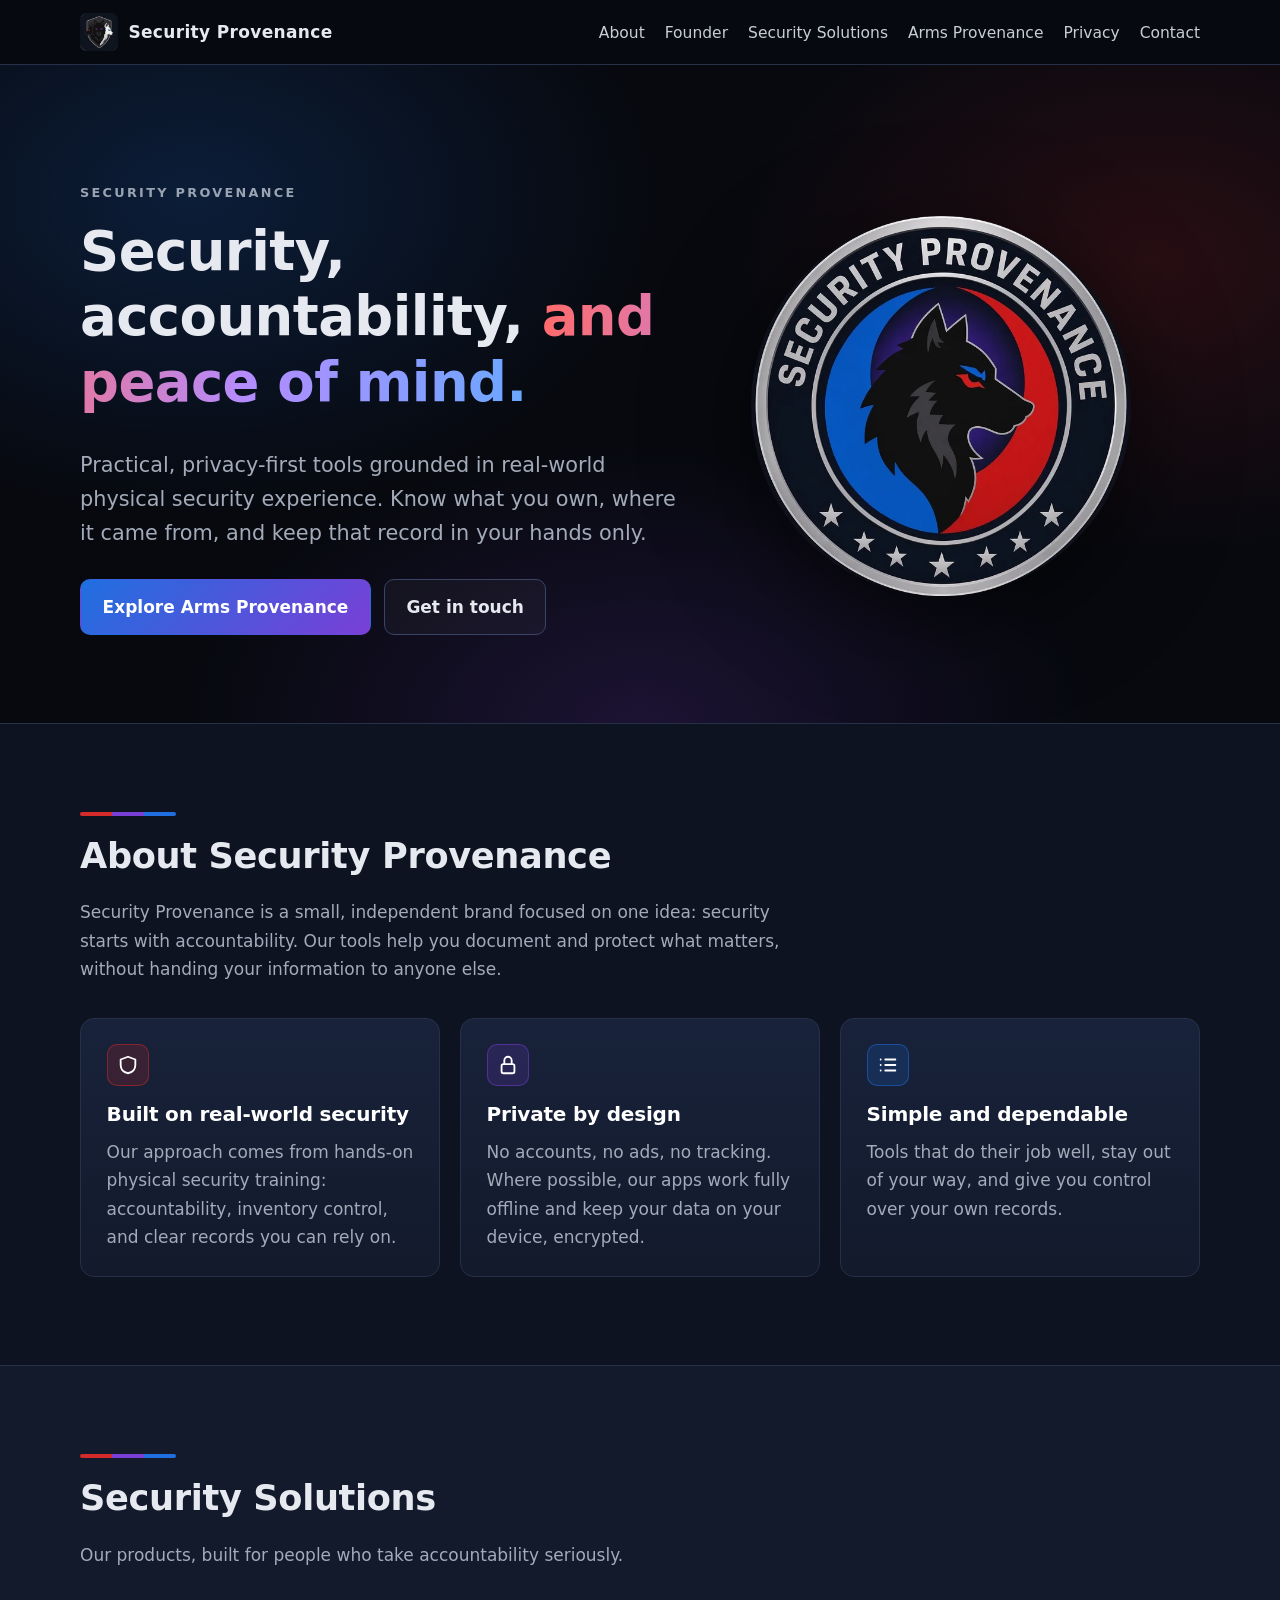
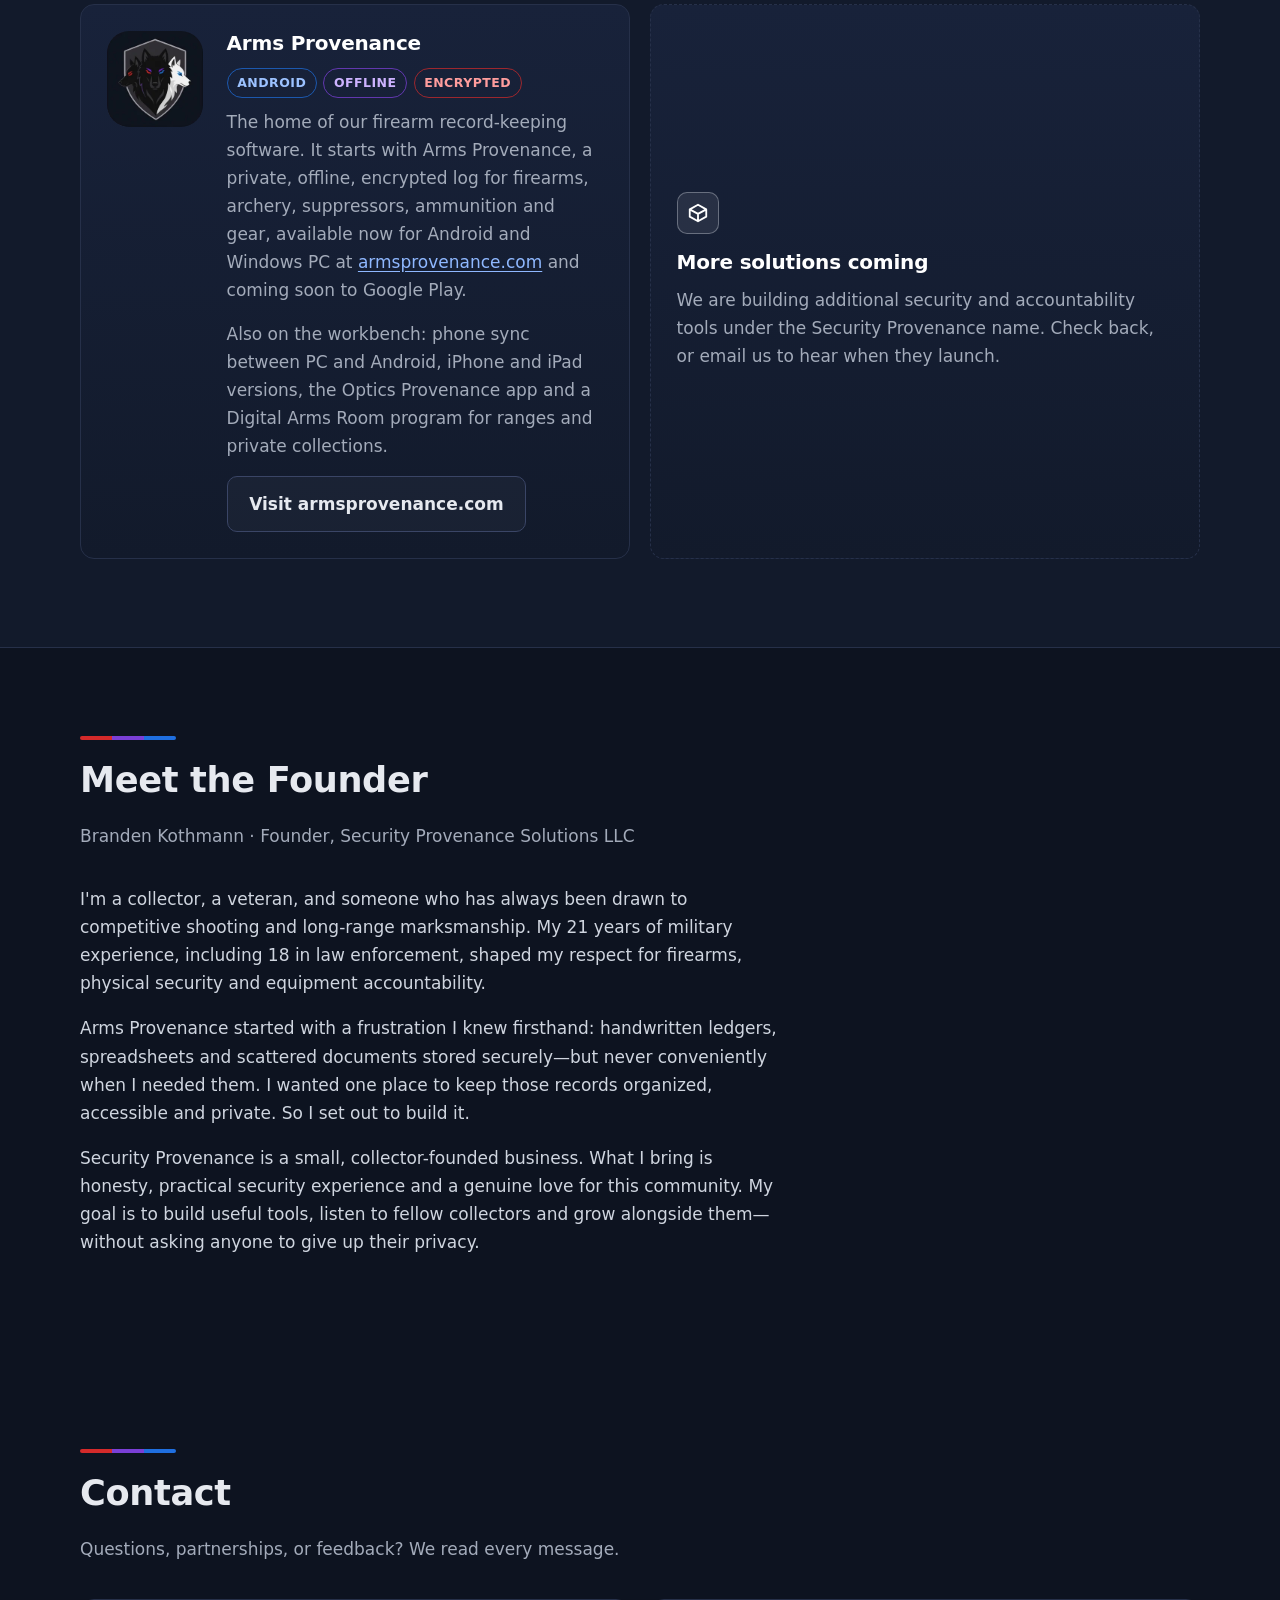
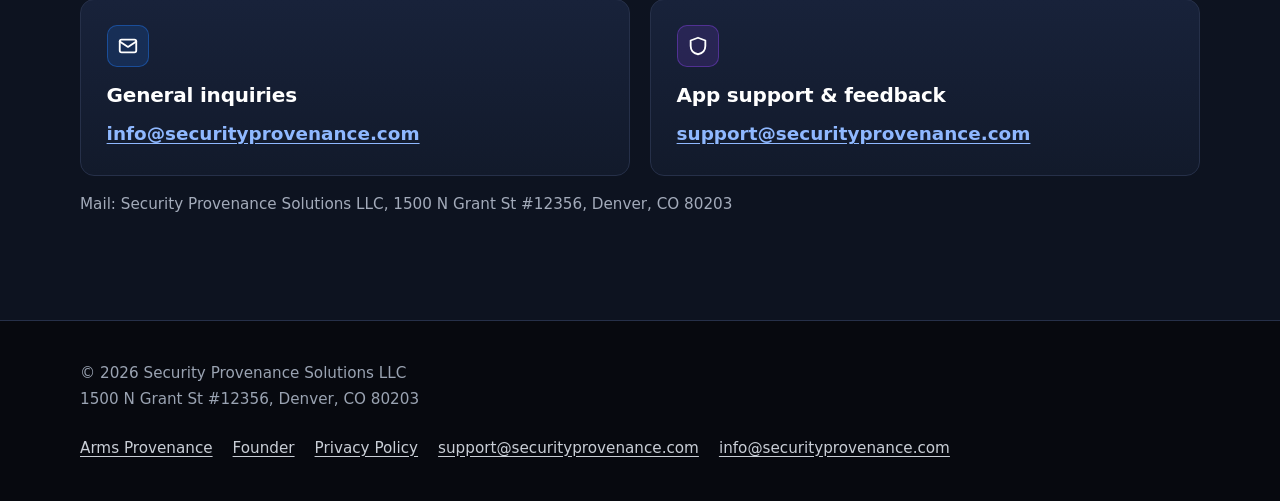
==== commit bd092fbc: "Wording: Digital Arms Room for ranges and private collections (Branden approved via Luna)" ====
--- a/index.html
+++ b/index.html
@@ -91,7 +91,7 @@
           <h3>Arms Provenance</h3>
           <span class="badge badge-blue">Android</span><span class="badge badge-violet">Offline</span><span class="badge badge-red">Encrypted</span>
           <p>The home of our firearm record-keeping software. It starts with Arms Provenance, a private, offline, encrypted log for firearms, archery, suppressors, ammunition and gear, available now for Android and Windows PC at <a href="https://armsprovenance.com/">armsprovenance.com</a> and coming soon to Google Play.</p>
-          <p class="mt">Also on the workbench: phone sync between PC and Android, iPhone and iPad versions, the Optics Provenance app and a Digital Arms Room program for armories and ranges.</p>
+          <p class="mt">Also on the workbench: phone sync between PC and Android, iPhone and iPad versions, the Optics Provenance app and a Digital Arms Room program for ranges and private collections.</p>
           <p class="mt"><a class="btn btn-ghost" href="https://armsprovenance.com/">Visit armsprovenance.com<span class="sr-only"> (Arms Provenance products)</span></a></p>
         </div>
       </article>
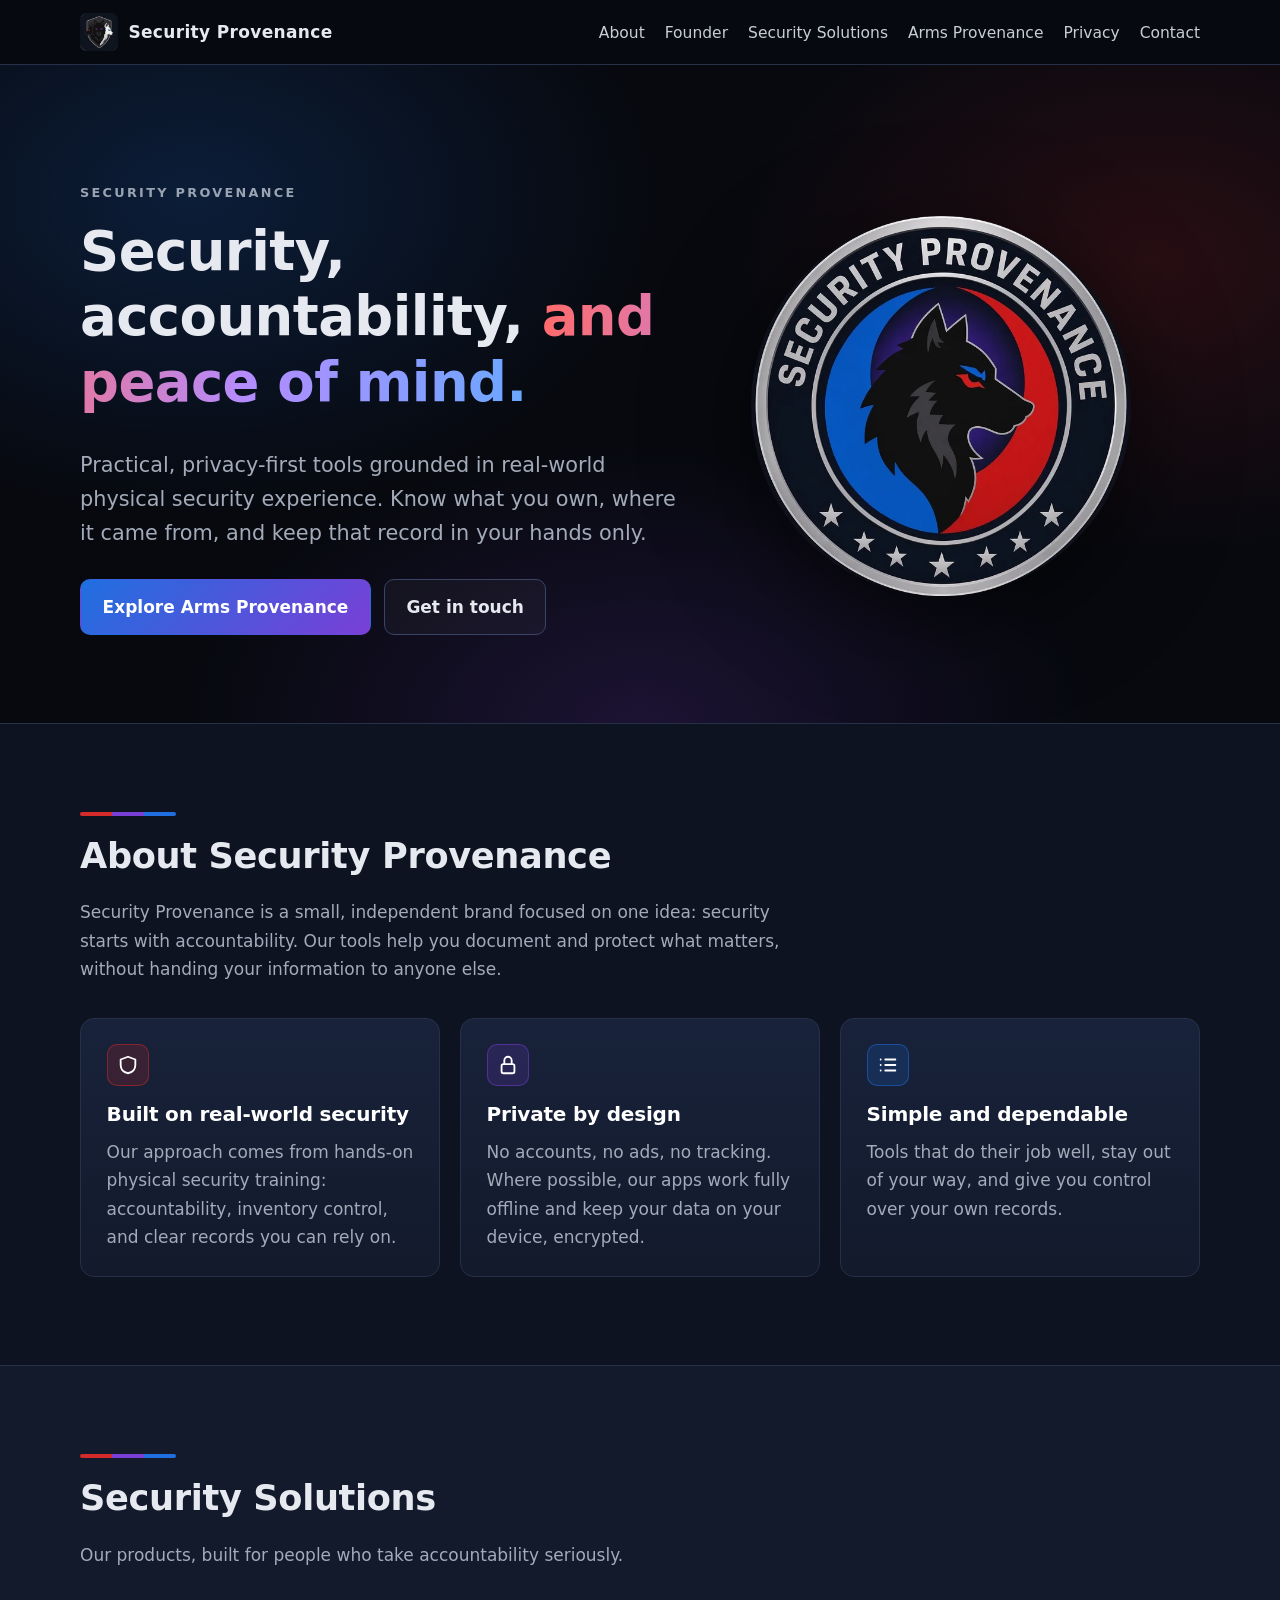
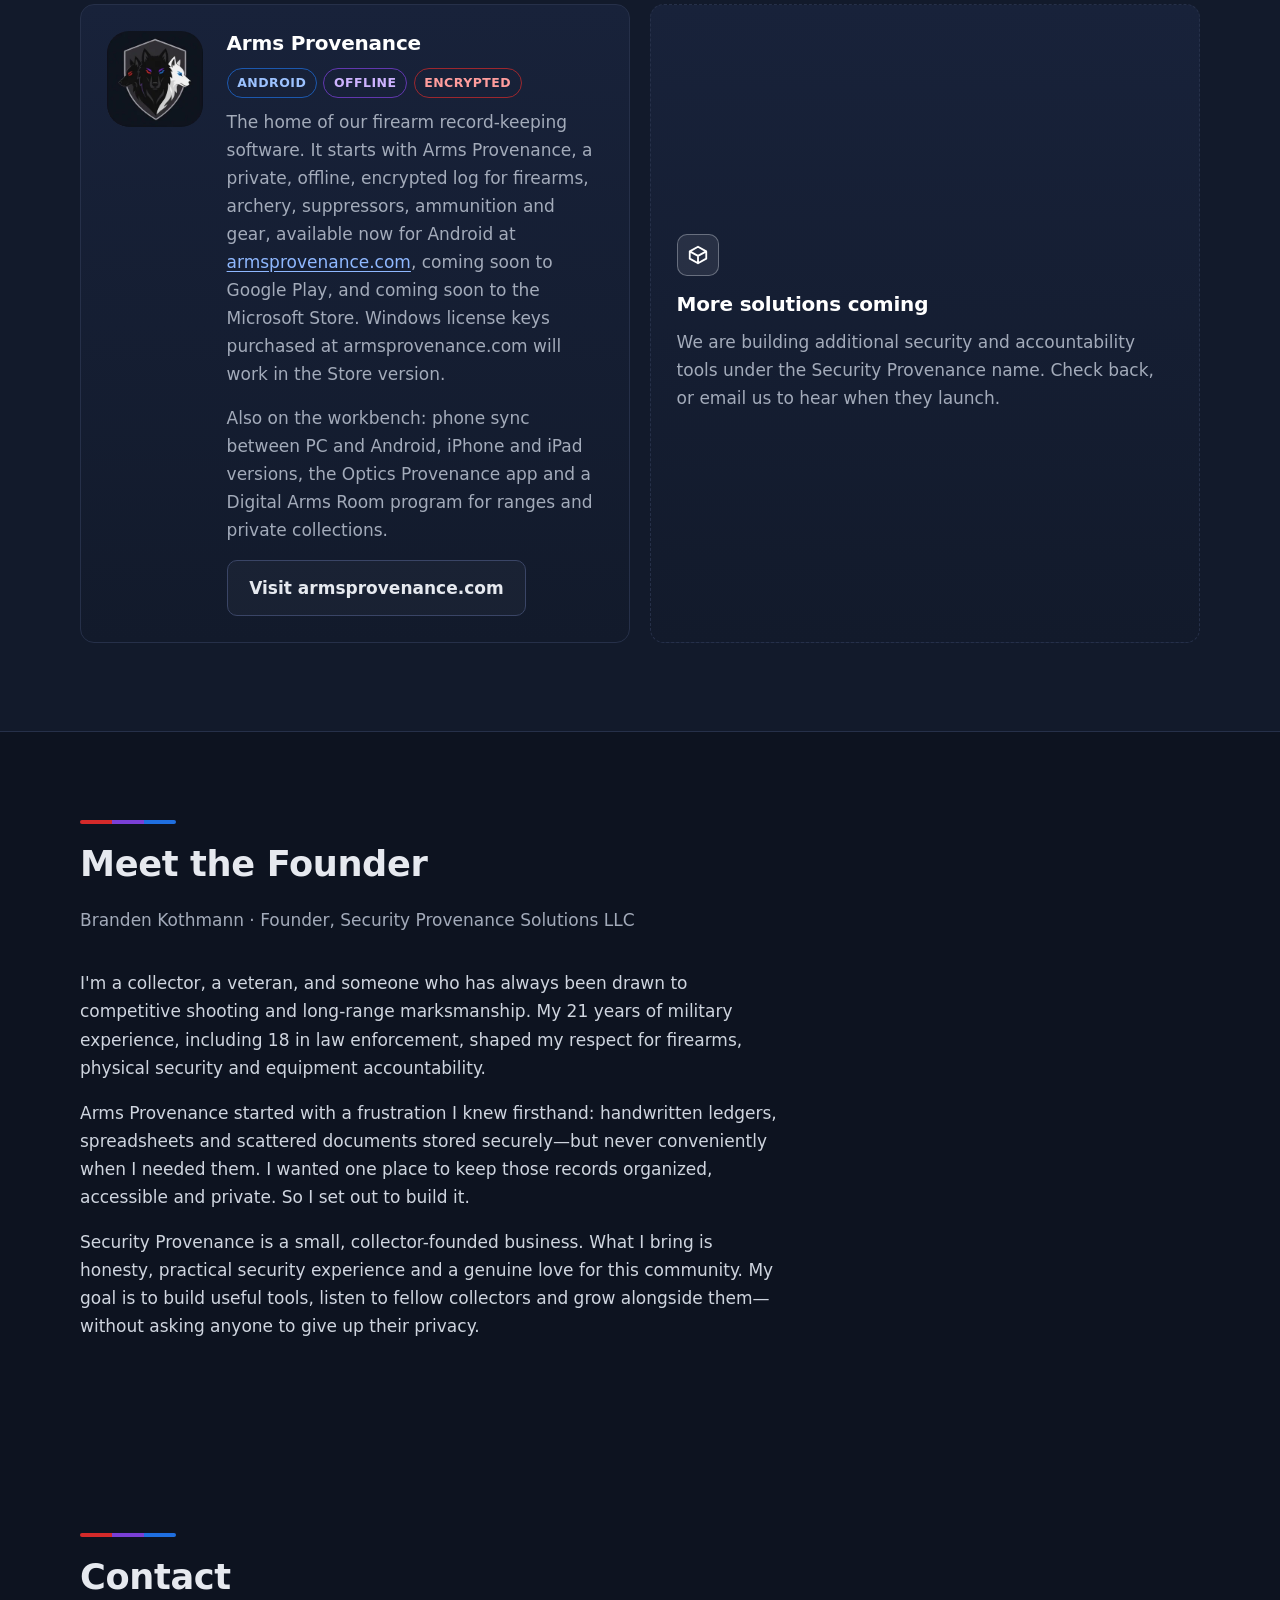
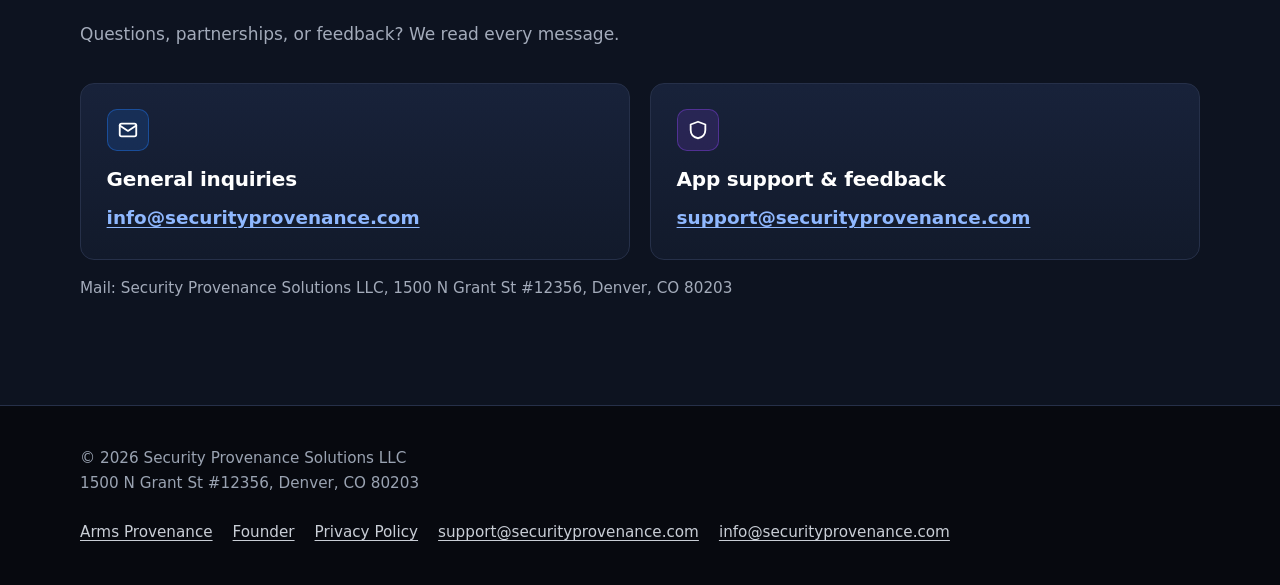
==== commit eeb745ef: "Wording: Arms Provenance Windows is coming soon to the Microsoft Store Branden approved pulling the " ====
--- a/index.html
+++ b/index.html
@@ -90,7 +90,7 @@
         <div>
           <h3>Arms Provenance</h3>
           <span class="badge badge-blue">Android</span><span class="badge badge-violet">Offline</span><span class="badge badge-red">Encrypted</span>
-          <p>The home of our firearm record-keeping software. It starts with Arms Provenance, a private, offline, encrypted log for firearms, archery, suppressors, ammunition and gear, available now for Android and Windows PC at <a href="https://armsprovenance.com/">armsprovenance.com</a> and coming soon to Google Play.</p>
+          <p>The home of our firearm record-keeping software. It starts with Arms Provenance, a private, offline, encrypted log for firearms, archery, suppressors, ammunition and gear, available now for Android at <a href="https://armsprovenance.com/">armsprovenance.com</a>, coming soon to Google Play, and coming soon to the Microsoft Store. Windows license keys purchased at armsprovenance.com will work in the Store version.</p>
           <p class="mt">Also on the workbench: phone sync between PC and Android, iPhone and iPad versions, the Optics Provenance app and a Digital Arms Room program for ranges and private collections.</p>
           <p class="mt"><a class="btn btn-ghost" href="https://armsprovenance.com/">Visit armsprovenance.com<span class="sr-only"> (Arms Provenance products)</span></a></p>
         </div>
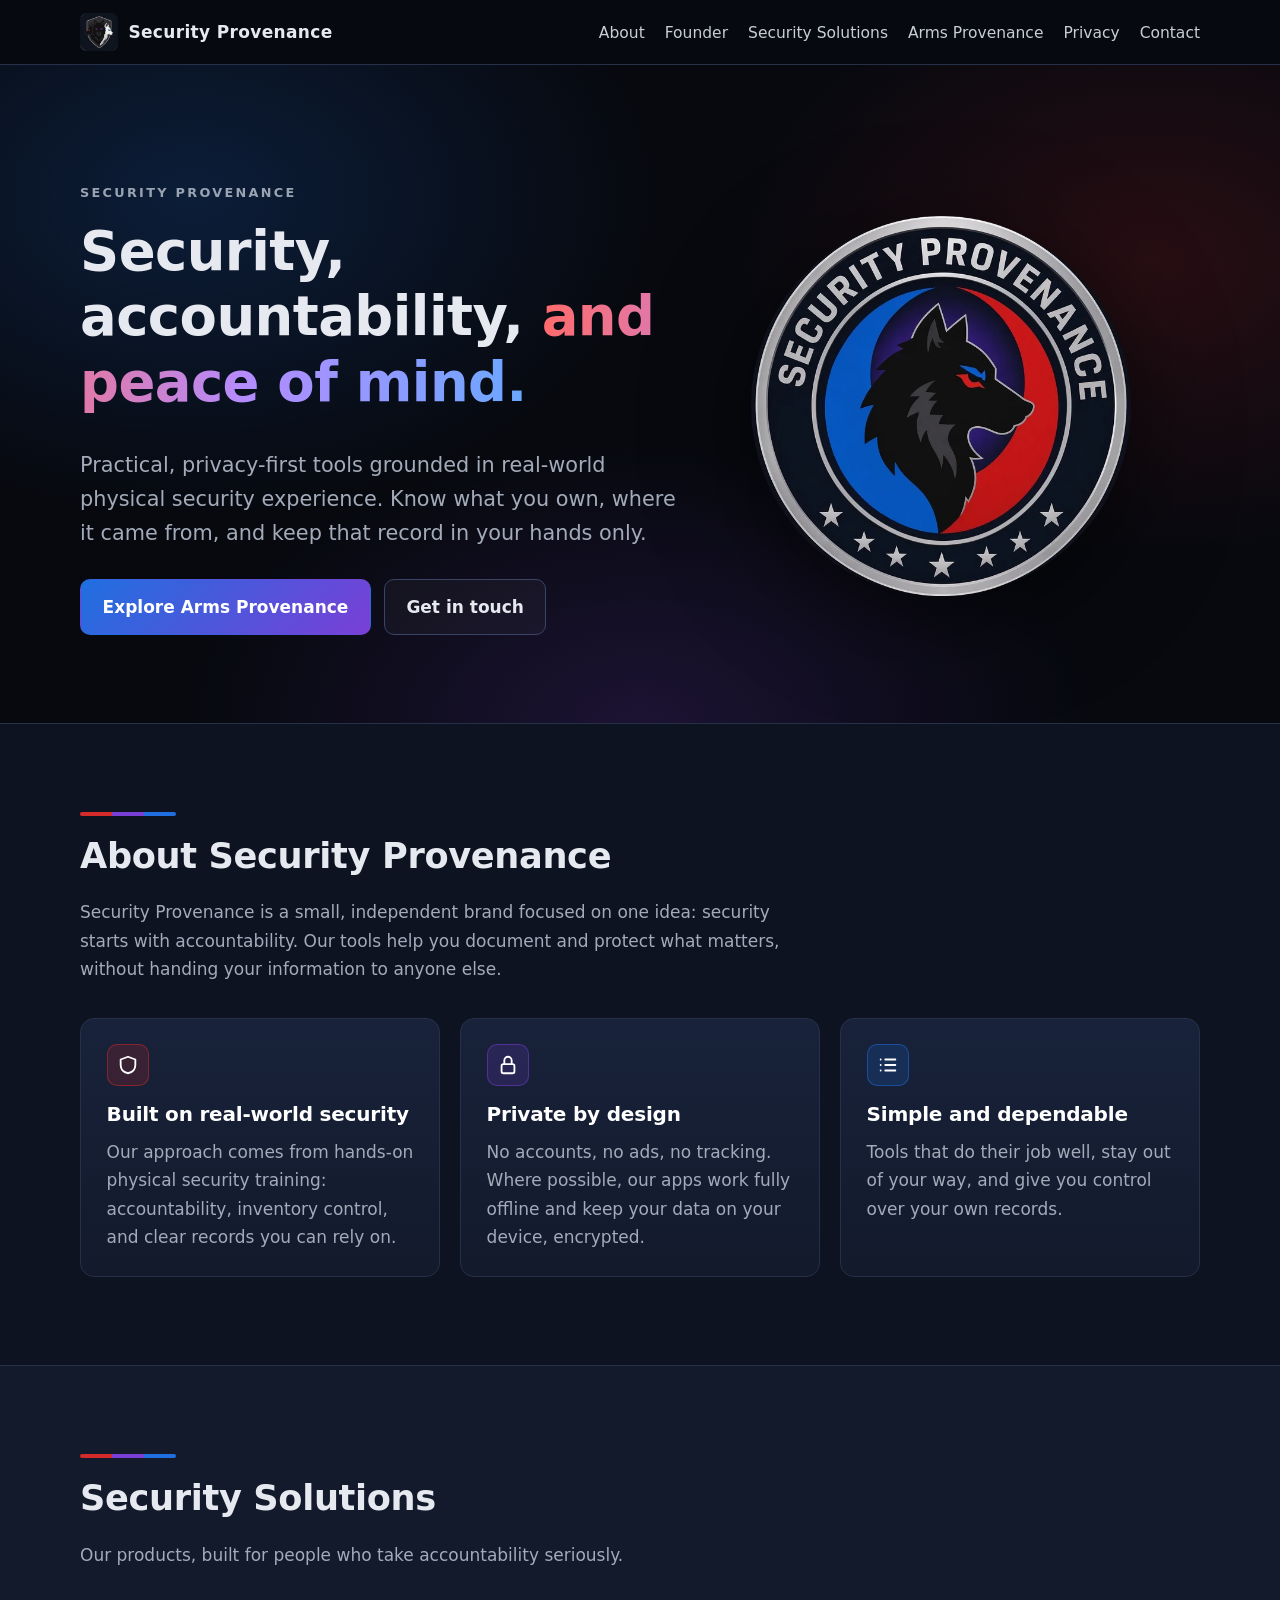
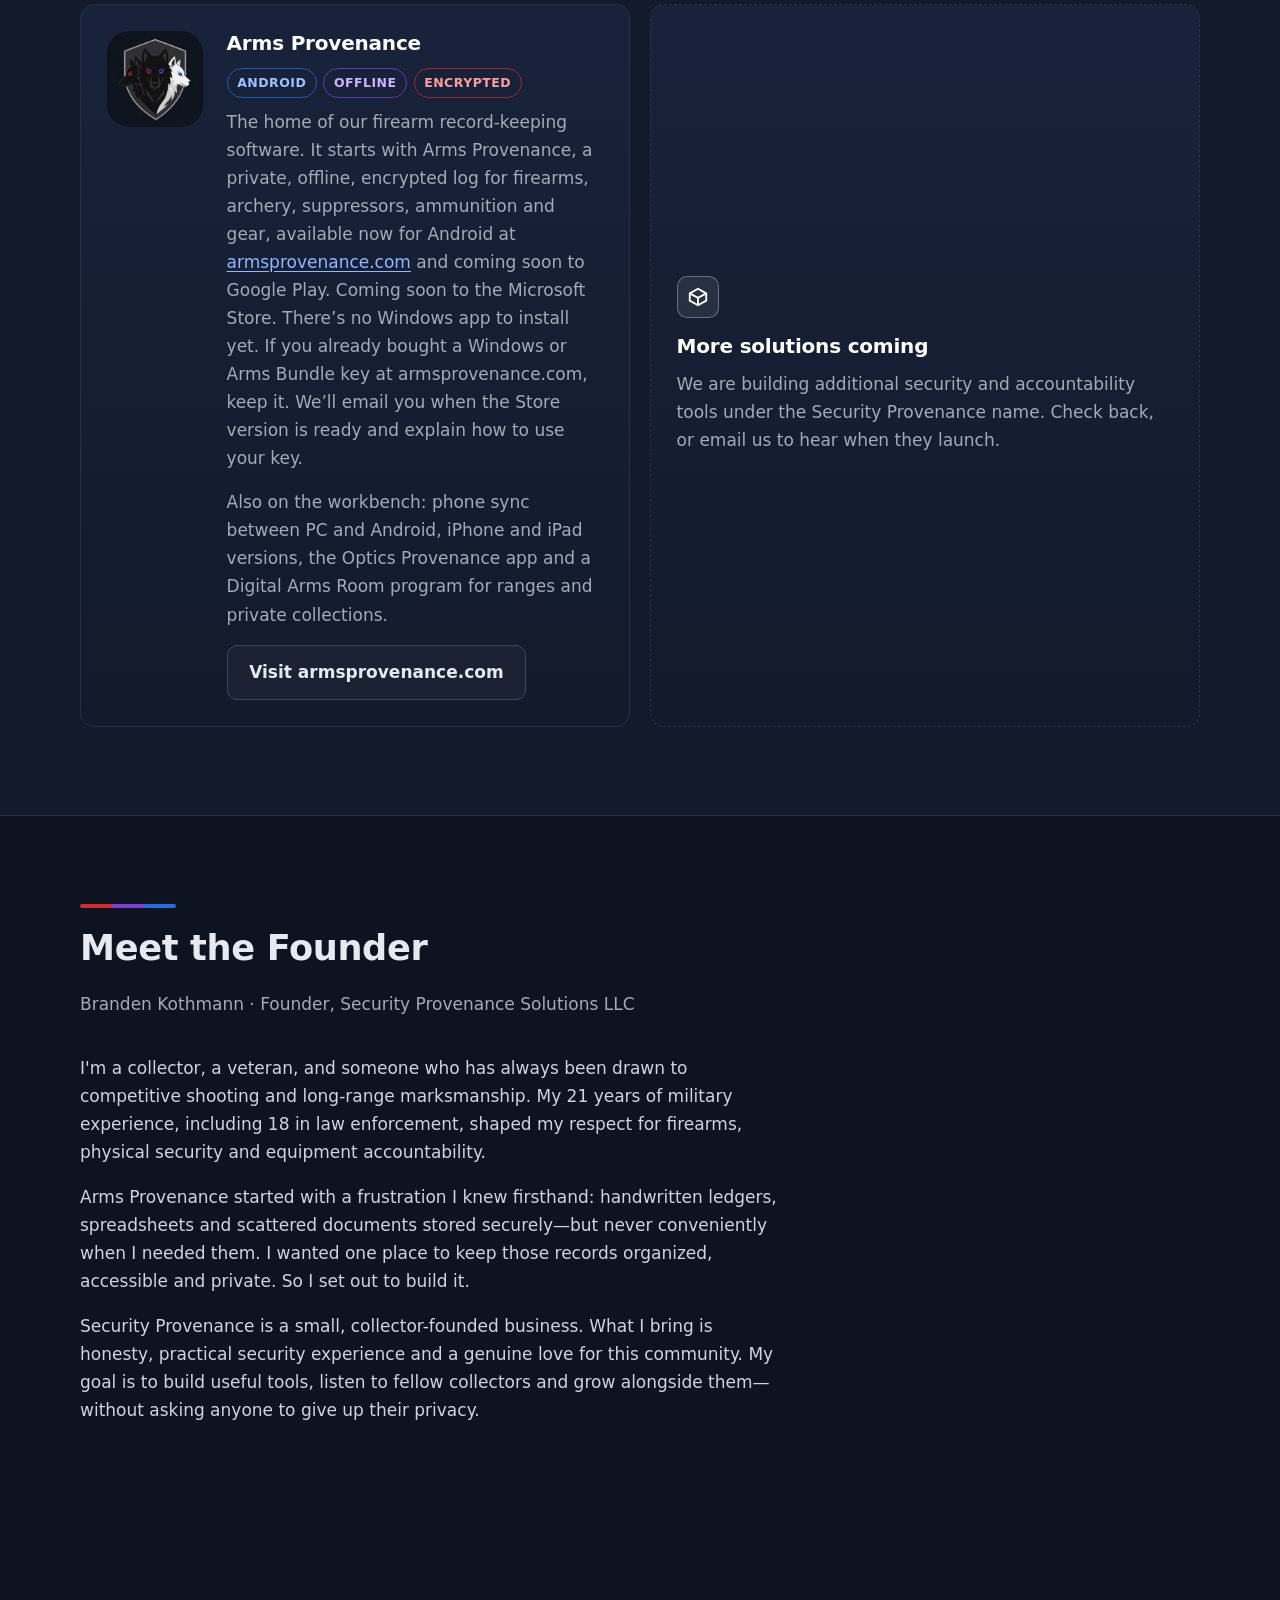
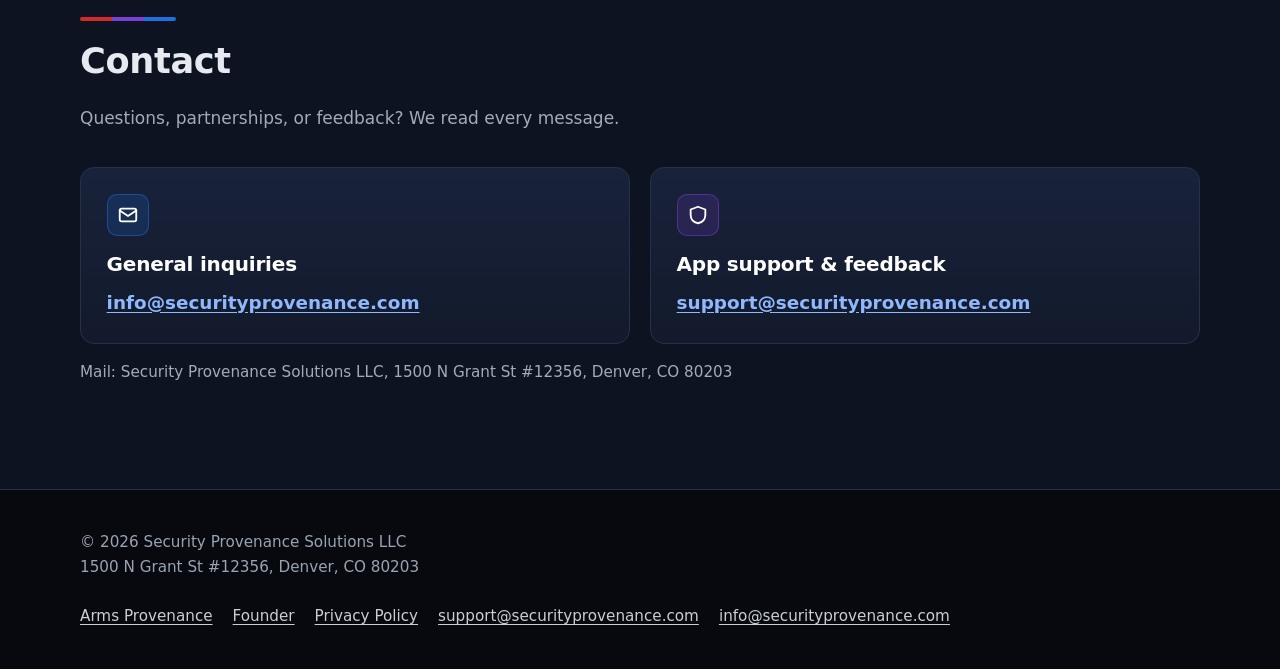
==== commit ef8cb0b9: "Wording: Luna review of the Microsoft Store coming-soon copy There's no Windows app to install yet. " ====
--- a/index.html
+++ b/index.html
@@ -90,7 +90,7 @@
         <div>
           <h3>Arms Provenance</h3>
           <span class="badge badge-blue">Android</span><span class="badge badge-violet">Offline</span><span class="badge badge-red">Encrypted</span>
-          <p>The home of our firearm record-keeping software. It starts with Arms Provenance, a private, offline, encrypted log for firearms, archery, suppressors, ammunition and gear, available now for Android at <a href="https://armsprovenance.com/">armsprovenance.com</a>, coming soon to Google Play, and coming soon to the Microsoft Store. Windows license keys purchased at armsprovenance.com will work in the Store version.</p>
+          <p>The home of our firearm record-keeping software. It starts with Arms Provenance, a private, offline, encrypted log for firearms, archery, suppressors, ammunition and gear, available now for Android at <a href="https://armsprovenance.com/">armsprovenance.com</a> and coming soon to Google Play. Coming soon to the Microsoft Store. There&rsquo;s no Windows app to install yet. If you already bought a Windows or Arms Bundle key at armsprovenance.com, keep it. We&rsquo;ll email you when the Store version is ready and explain how to use your key.</p>
           <p class="mt">Also on the workbench: phone sync between PC and Android, iPhone and iPad versions, the Optics Provenance app and a Digital Arms Room program for ranges and private collections.</p>
           <p class="mt"><a class="btn btn-ghost" href="https://armsprovenance.com/">Visit armsprovenance.com<span class="sr-only"> (Arms Provenance products)</span></a></p>
         </div>
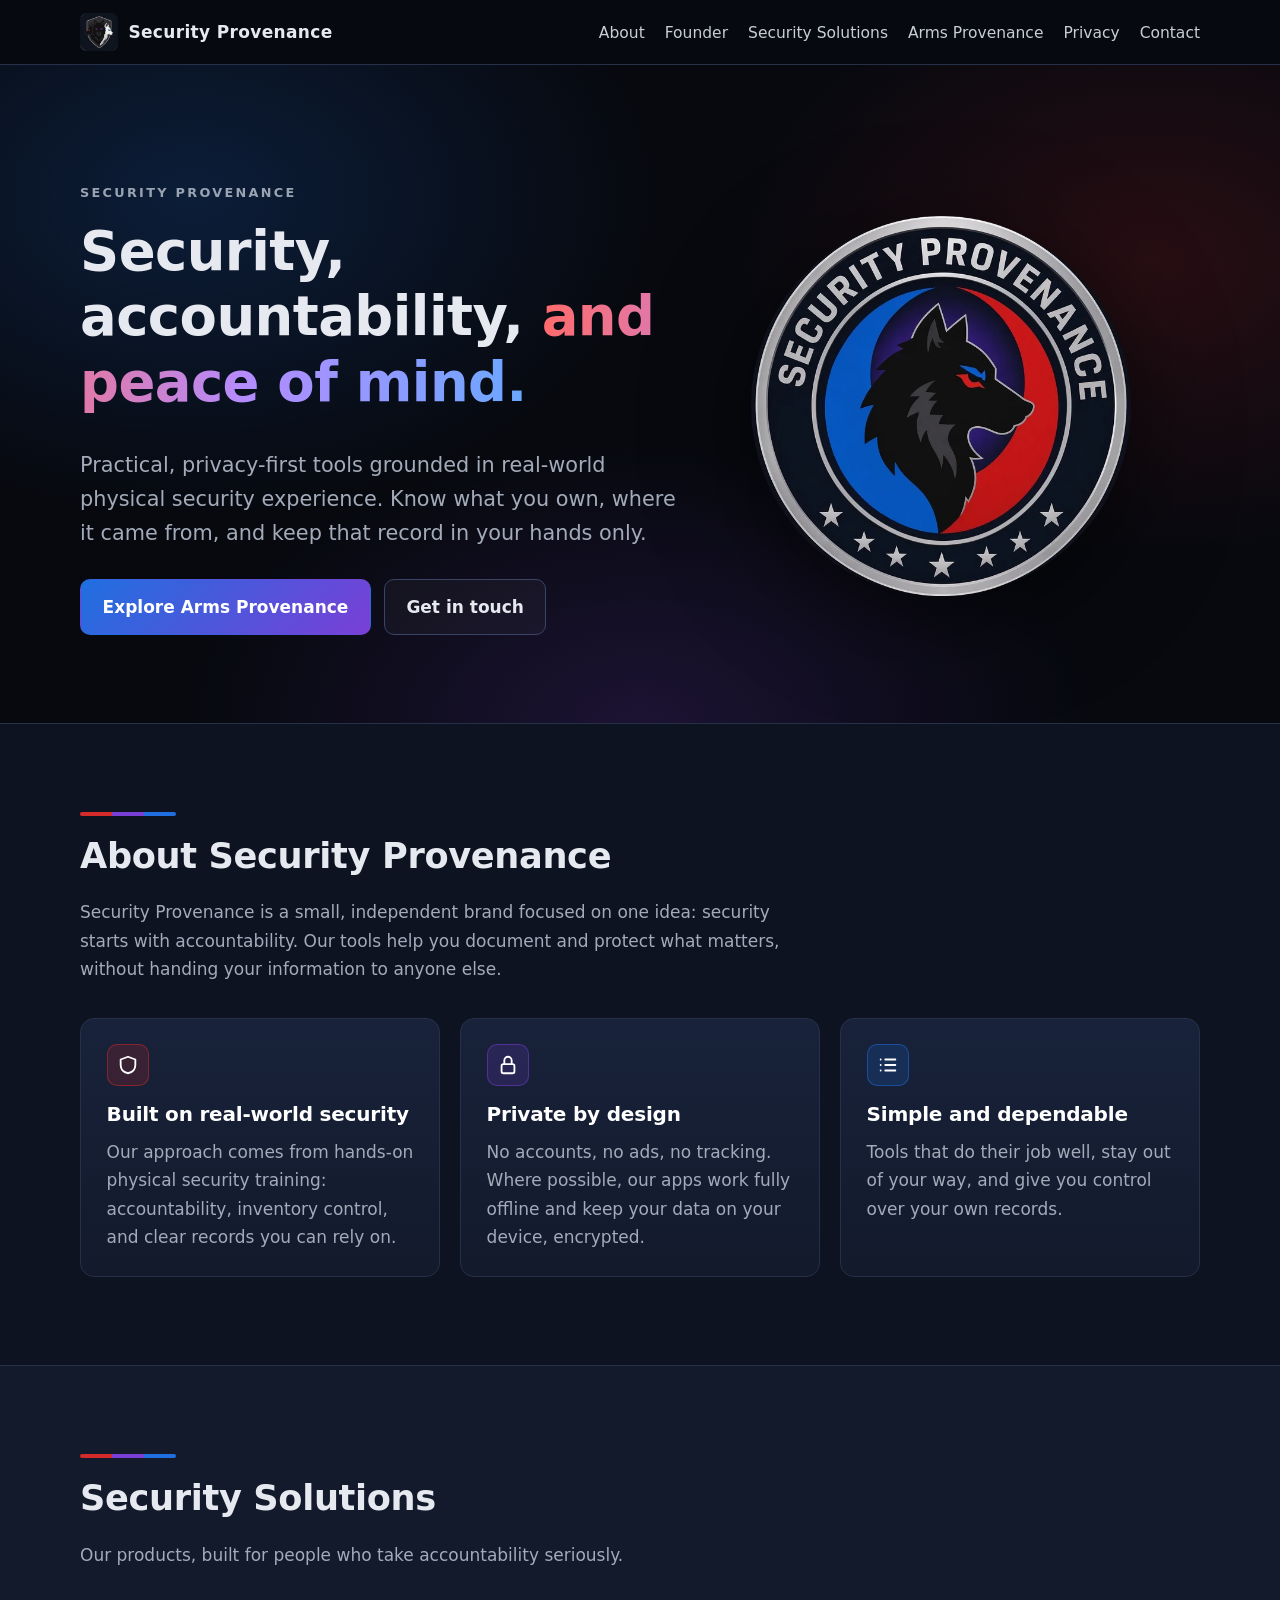
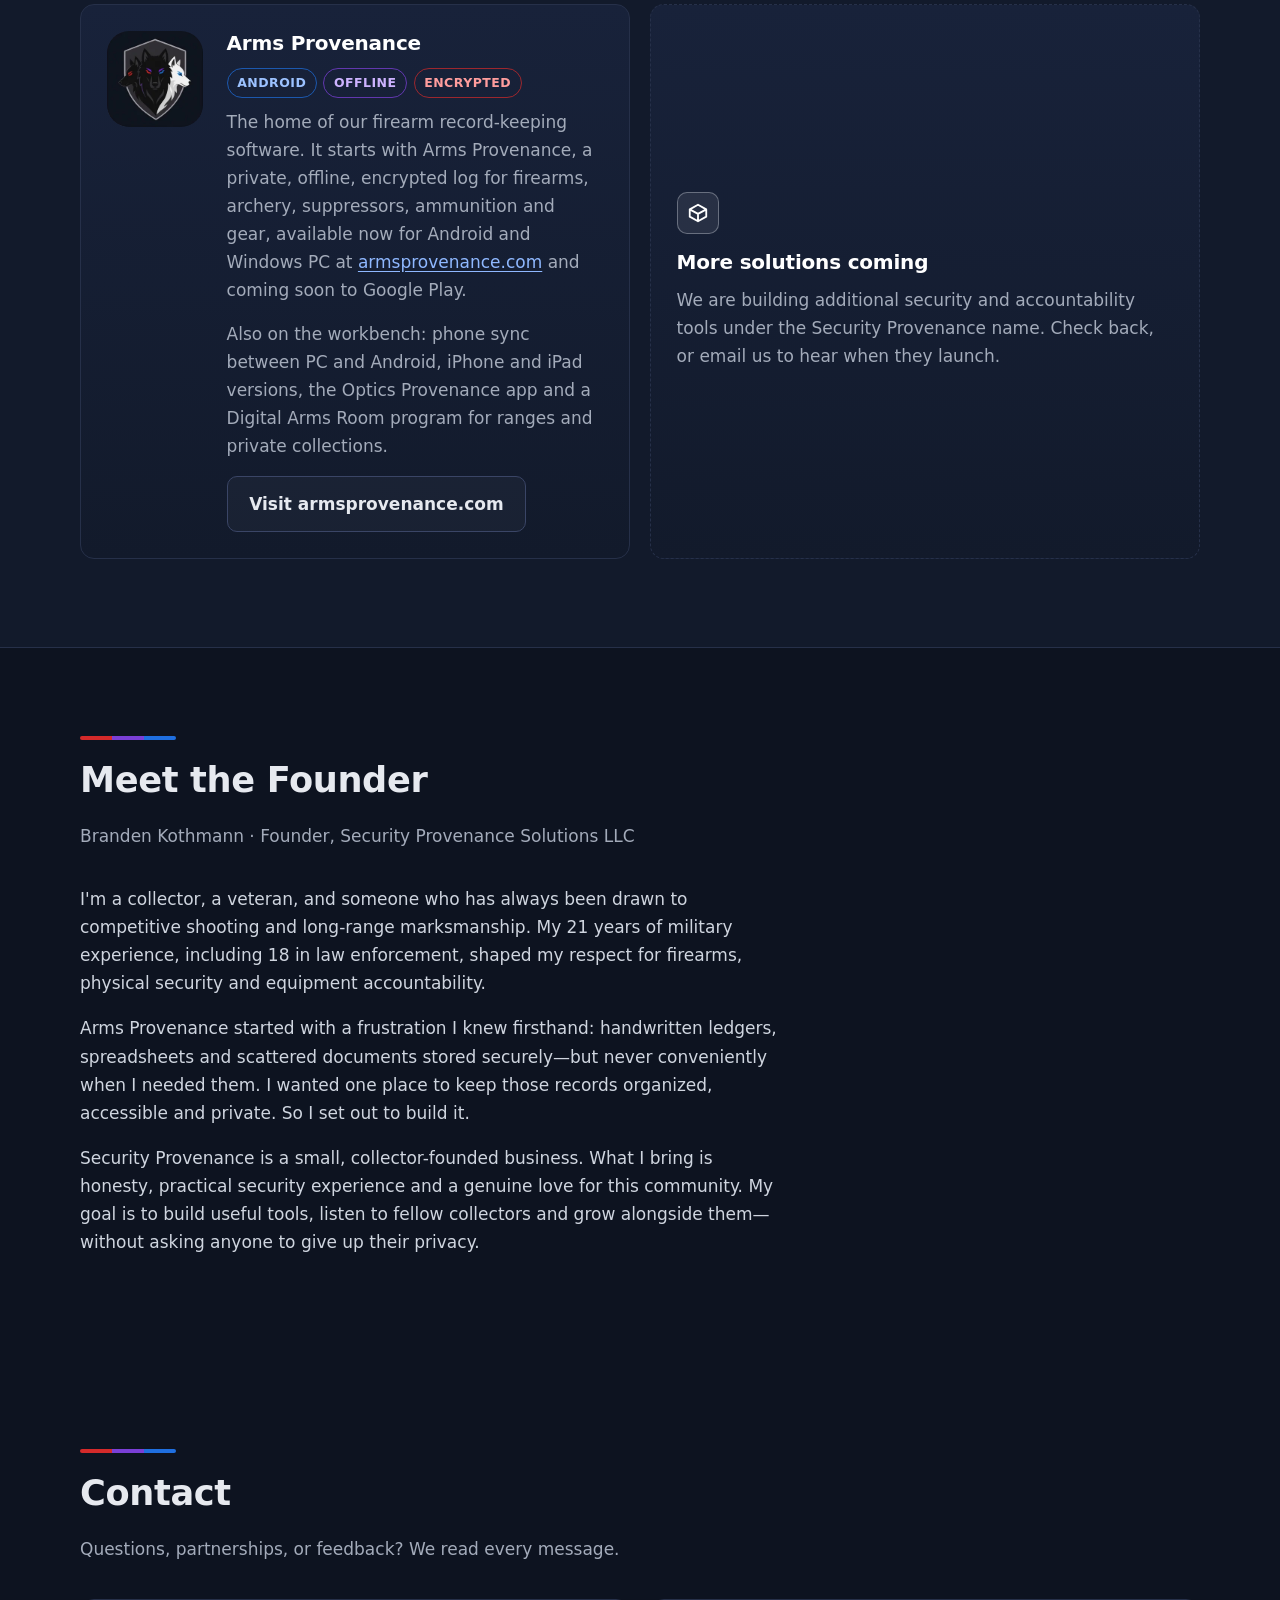
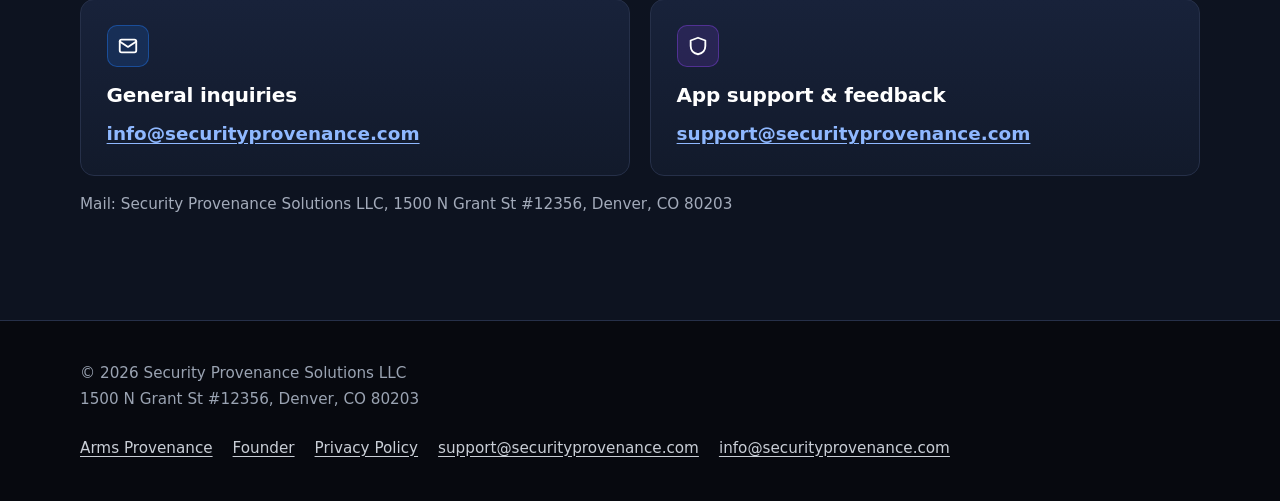
==== commit ee56fe59: "Windows available again at armsprovenance.com (reverts the Nov 20 coming-soon wording, PR #3) Restor" ====
--- a/index.html
+++ b/index.html
@@ -90,7 +90,7 @@
         <div>
           <h3>Arms Provenance</h3>
           <span class="badge badge-blue">Android</span><span class="badge badge-violet">Offline</span><span class="badge badge-red">Encrypted</span>
-          <p>The home of our firearm record-keeping software. It starts with Arms Provenance, a private, offline, encrypted log for firearms, archery, suppressors, ammunition and gear, available now for Android at <a href="https://armsprovenance.com/">armsprovenance.com</a> and coming soon to Google Play. Coming soon to the Microsoft Store. There&rsquo;s no Windows app to install yet. If you already bought a Windows or Arms Bundle key at armsprovenance.com, keep it. We&rsquo;ll email you when the Store version is ready and explain how to use your key.</p>
+          <p>The home of our firearm record-keeping software. It starts with Arms Provenance, a private, offline, encrypted log for firearms, archery, suppressors, ammunition and gear, available now for Android and Windows PC at <a href="https://armsprovenance.com/">armsprovenance.com</a> and coming soon to Google Play.</p>
           <p class="mt">Also on the workbench: phone sync between PC and Android, iPhone and iPad versions, the Optics Provenance app and a Digital Arms Room program for ranges and private collections.</p>
           <p class="mt"><a class="btn btn-ghost" href="https://armsprovenance.com/">Visit armsprovenance.com<span class="sr-only"> (Arms Provenance products)</span></a></p>
         </div>
